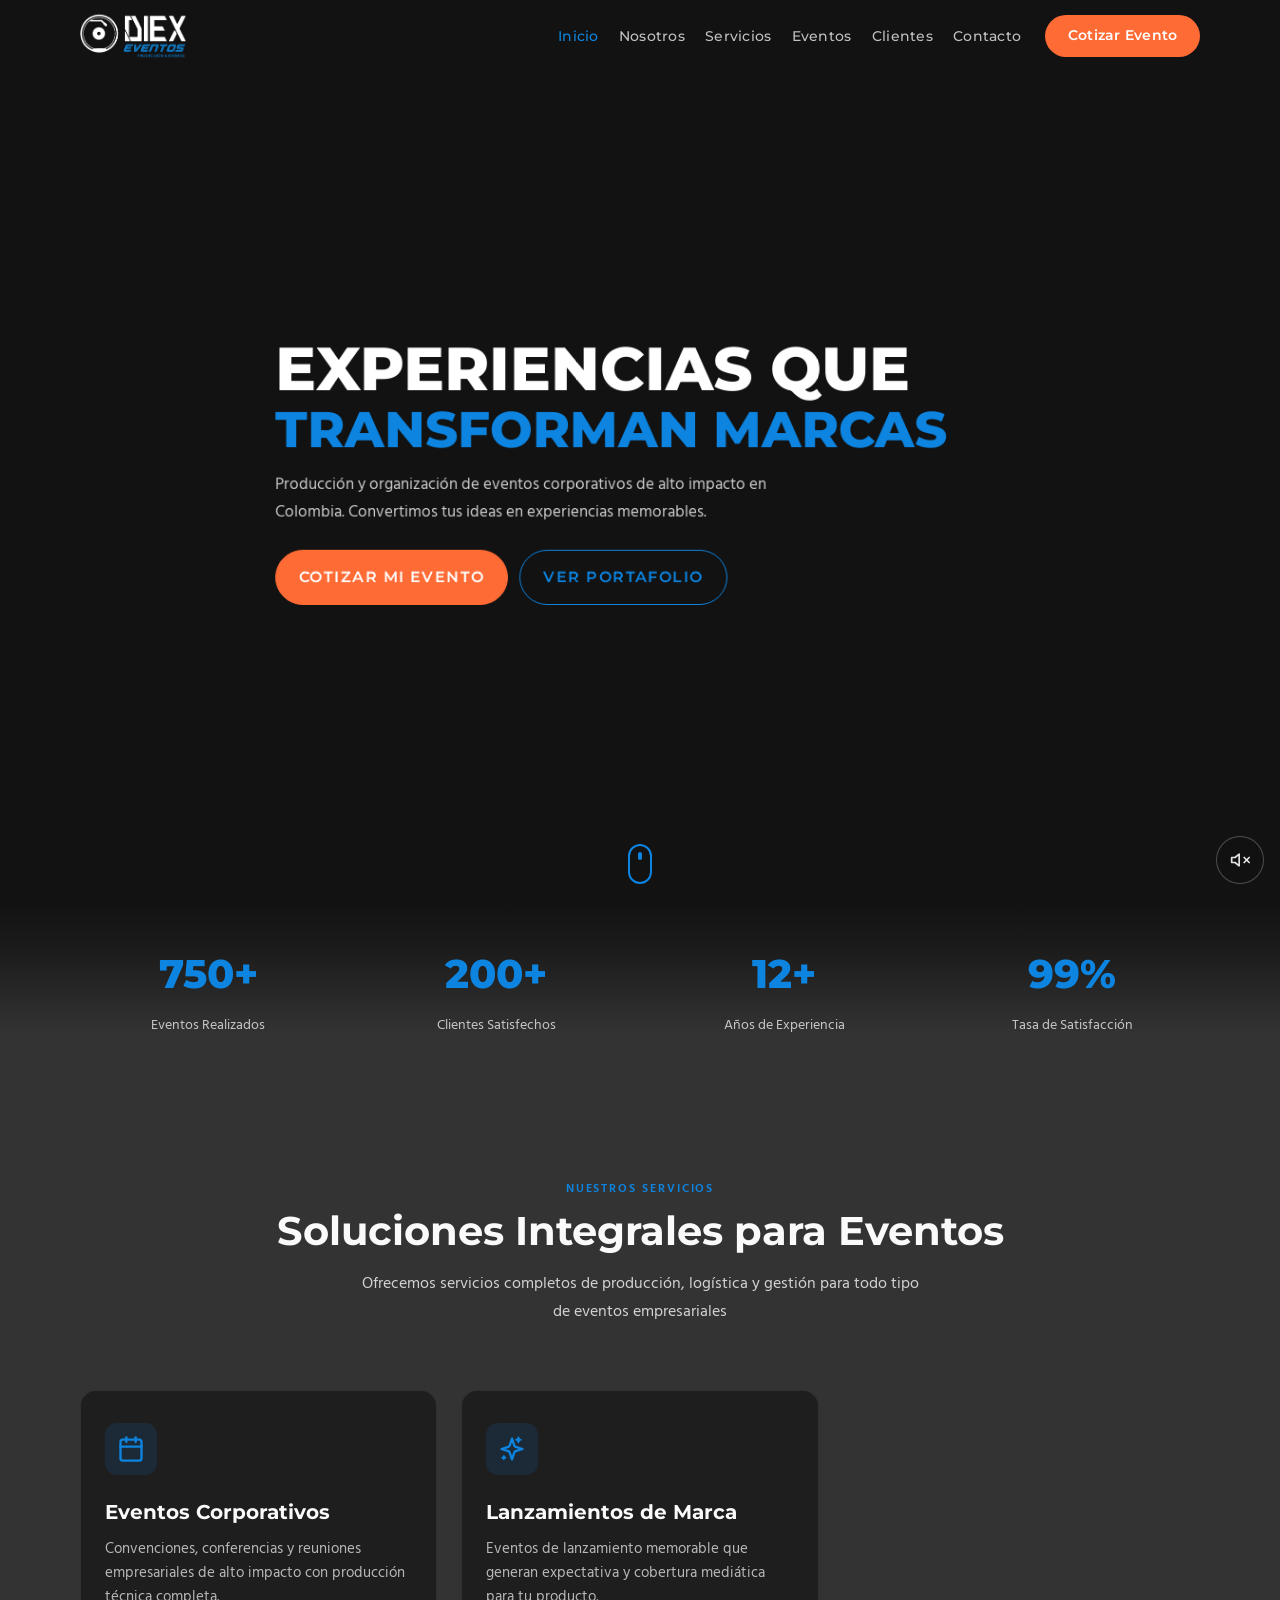
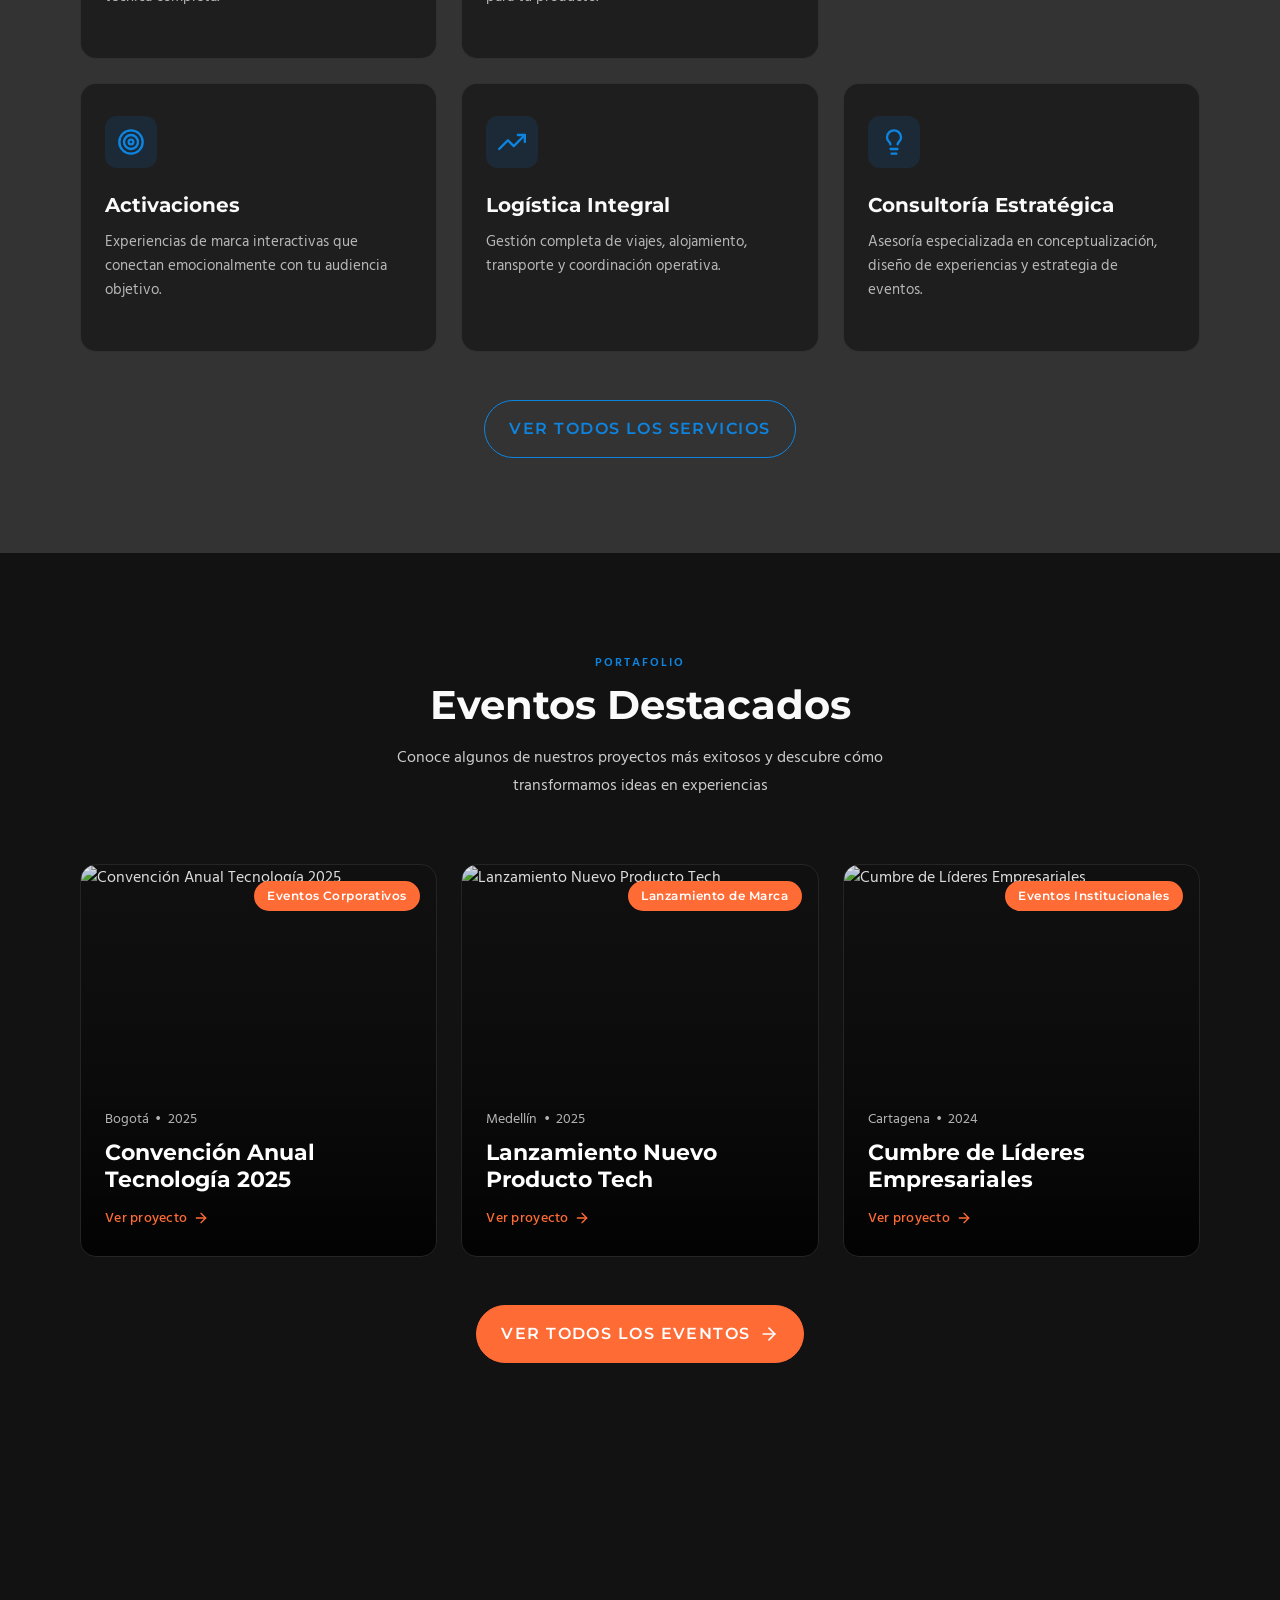
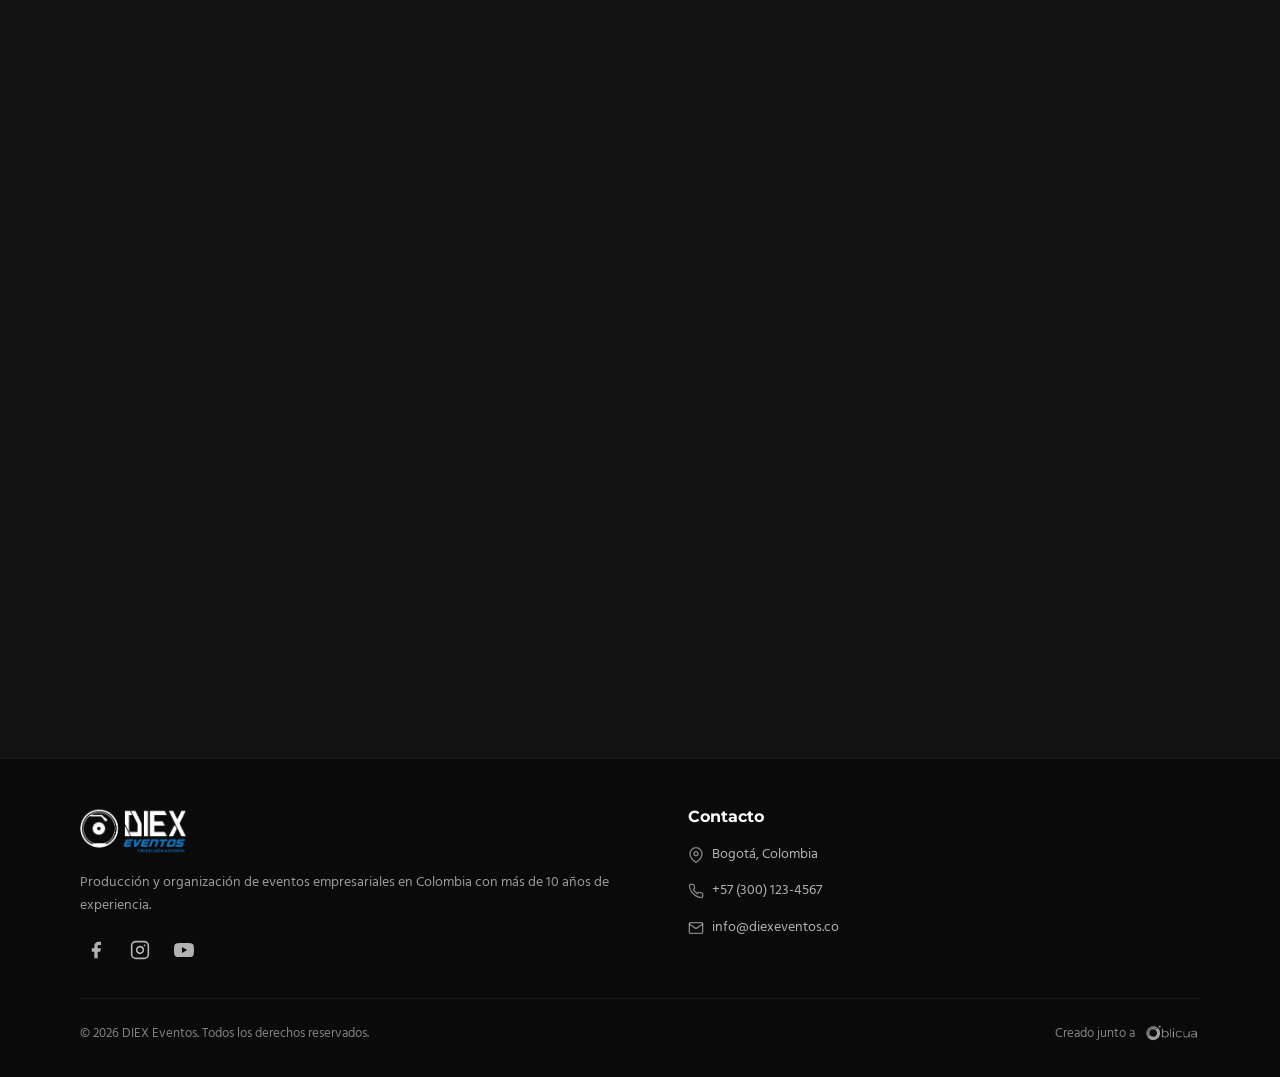
==== index.html @ 47672fed "subida inicial del proyecto" ====
<!doctype html>
<html lang="es">
  <head>
    <meta charset="UTF-8" />
    <meta name="viewport" content="width=device-width, initial-scale=1.0" />
    <meta
      name="description"
      content="DIEX Eventos - Producción y organización de eventos empresariales en Colombia. Eventos corporativos, lanzamientos de marca, activaciones y más."
    />
    <title>DIEX Eventos - Producción de Eventos Corporativos en Colombia</title>

    <!-- Fuentes y estilos -->
    <link rel="preconnect" href="https://fonts.googleapis.com" />
    <link rel="preconnect" href="https://fonts.gstatic.com" crossorigin />
    <link rel="stylesheet" href="css/style.css" />

    <style>
      .skip-link {
        position: absolute;
        top: -9999px;
        left: var(--space-4);
        background: var(--color-molten-orange);
        color: #fff;
        padding: var(--space-2) var(--space-4);
        border-radius: var(--radius-md);
        z-index: 9999;
        font-weight: 600;
      }
      .skip-link:focus {
        top: var(--space-4);
      }
    </style>
  </head>
  <body>
    <div id="navbar-placeholder"></div>

    <main id="main-content">
      <!-- HERO -->
      <section class="home-hero" aria-label="Hero principal">
        <div class="home-hero__media">
          <iframe
            id="hero-video"
            class="home-hero__iframe"
            src="https://www.youtube.com/embed/1tEiP7MR1uk?autoplay=1&mute=1&loop=1&playlist=1tEiP7MR1uk&controls=0&showinfo=0&rel=0&enablejsapi=1&modestbranding=1"
            title="DIEX Eventos Background"
            allow="autoplay; encrypted-media"
            loading="eager"
          ></iframe>
          <div class="home-hero__overlay home-hero__overlay--gradient"></div>
          <div class="home-hero__overlay home-hero__overlay--dark"></div>
        </div>

        <button
          id="mute-toggle"
          class="hero-mute-btn"
          aria-label="Activar sonido"
          aria-pressed="false"
          type="button"
        >
          <span class="icon-volume-x" aria-hidden="true">
            <svg
              width="20"
              height="20"
              viewBox="0 0 24 24"
              fill="none"
              stroke="currentColor"
              stroke-width="2"
              stroke-linecap="round"
              stroke-linejoin="round"
            >
              <polygon points="11 5 6 9 2 9 2 15 6 15 11 19 11 5"></polygon>
              <line x1="23" y1="9" x2="17" y2="15"></line>
              <line x1="17" y1="9" x2="23" y2="15"></line>
            </svg>
          </span>
          <span class="icon-volume-2" aria-hidden="true" style="display: none">
            <svg
              width="20"
              height="20"
              viewBox="0 0 24 24"
              fill="none"
              stroke="currentColor"
              stroke-width="2"
              stroke-linecap="round"
              stroke-linejoin="round"
            >
              <polygon points="11 5 6 9 2 9 2 15 6 15 11 19 11 5"></polygon>
              <path d="M19.07 4.93a10 10 0 0 1 0 14.14"></path>
              <path d="M15.54 8.46a5 5 0 0 1 0 7.07"></path>
            </svg>
          </span>
        </button>

        <div class="container home-hero__content scroll-anim" id="hero-content">
          <div class="home-hero__inner">
            <h1 class="home-hero__title">
              <span class="home-hero__title-top">EXPERIENCIAS QUE</span><br />
              <span class="home-hero__title-bottom text-primary"
                >TRANSFORMAN MARCAS</span
              >
            </h1>
            <p class="home-hero__text">
              Producción y organización de eventos corporativos de alto impacto
              en Colombia. Convertimos tus ideas en experiencias memorables.
            </p>
            <div class="home-hero__actions">
              <a href="contacto.html" class="btn btn--primary btn--lg"
                >Cotizar Mi Evento</a
              >
              <a href="eventos.html" class="btn btn--outline-light btn--lg"
                >Ver Portafolio</a
              >
            </div>
          </div>
        </div>

        <div class="hero-scroll-indicator" aria-hidden="true">
          <div class="hero-scroll-indicator__mouse">
            <div class="hero-scroll-indicator__dot"></div>
          </div>
        </div>
      </section>

      <!-- STATS -->
      <section
        class="home-stats scroll-anim"
        id="stats-section"
        aria-label="Estadísticas principales"
      >
        <div class="container">
          <div class="stats-grid stats-grid--home">
            <div class="stat-item">
              <div
                class="stat-item__value"
                data-end="750"
                data-duration="2500"
                data-suffix="+"
              >
                0+
              </div>
              <div class="stat-item__label">Eventos Realizados</div>
            </div>
            <div class="stat-item">
              <div
                class="stat-item__value"
                data-end="200"
                data-duration="2500"
                data-suffix="+"
              >
                0+
              </div>
              <div class="stat-item__label">Clientes Satisfechos</div>
            </div>
            <div class="stat-item">
              <div
                class="stat-item__value"
                data-end="12"
                data-duration="2000"
                data-suffix="+"
              >
                0+
              </div>
              <div class="stat-item__label">Años de Experiencia</div>
            </div>
            <div class="stat-item">
              <div
                class="stat-item__value"
                data-end="99"
                data-duration="2500"
                data-suffix="%"
              >
                0%
              </div>
              <div class="stat-item__label">Tasa de Satisfacción</div>
            </div>
          </div>
        </div>
      </section>

      <!-- SERVICIOS -->
      <section
        class="home-services scroll-anim"
        id="services-section"
        aria-labelledby="services-heading"
      >
        <div class="container">
          <div class="section-center mb-16">
            <span class="section-label">Nuestros Servicios</span>
            <h2 class="section-heading" id="services-heading">
              Soluciones Integrales para Eventos
            </h2>
            <p class="section-subtext">
              Ofrecemos servicios completos de producción, logística y gestión
              para todo tipo de eventos empresariales
            </p>
          </div>

          <div class="services-grid" id="home-services-grid"></div>

          <div class="section-center mt-12">
            <a href="servicios.html" class="btn btn--outline-light btn--lg"
              >Ver Todos los Servicios</a
            >
          </div>
        </div>
      </section>

      <!-- EVENTOS DESTACADOS -->
      <section
        class="home-events scroll-anim"
        id="events-section"
        aria-labelledby="featured-events-heading"
      >
        <div class="container">
          <div class="section-center mb-16">
            <span class="section-label">Portafolio</span>
            <h2 class="section-heading" id="featured-events-heading">
              Eventos Destacados
            </h2>
            <p class="section-subtext">
              Conoce algunos de nuestros proyectos más exitosos y descubre cómo
              transformamos ideas en experiencias
            </p>
          </div>

          <div class="events-grid" id="featured-events-grid"></div>

          <div class="section-center mt-12">
            <a href="eventos.html" class="btn btn--primary btn--lg">
              Ver Todos los Eventos
              <span class="btn__icon" aria-hidden="true">
                <svg
                  width="20"
                  height="20"
                  viewBox="0 0 24 24"
                  fill="none"
                  stroke="currentColor"
                  stroke-width="2"
                  stroke-linecap="round"
                  stroke-linejoin="round"
                >
                  <line x1="5" y1="12" x2="19" y2="12"></line>
                  <polyline points="12 5 19 12 12 19"></polyline>
                </svg>
              </span>
            </a>
          </div>
        </div>
      </section>

      <!-- CLIENTES -->
      <section
        class="clients-section clients-section--light scroll-anim"
        id="clients-section"
        aria-labelledby="clients-heading"
      >
        <div class="container">
          <div class="section-center mb-16">
            <span class="section-label">Clientes</span>
            <h2
              id="clients-heading"
              style="color: var(--color-neutral-darkest)"
            >
              Confían en Nosotros
            </h2>
            <p class="section-subtext section-subtext--dark">
              Las marcas más importantes de Colombia y América Latina eligen
              DIEX para sus eventos más importantes
            </p>
          </div>
          <div
            class="clients-slider-target clients-slider-wrap"
            aria-label="Logos de clientes"
          >
            <div class="clients-track" role="list" aria-live="off"></div>
          </div>
        </div>
      </section>

      <!-- CTA FINAL -->
      <section
        class="home-cta-final scroll-anim"
        id="cta-section"
        aria-label="Llamado final a la acción"
      >
        <div class="home-cta-final__pattern" aria-hidden="true"></div>
        <div class="container home-cta-final__content">
          <h2 class="section-heading">
            ¿Listo para crear una experiencia inolvidable?
          </h2>
          <p class="section-subtext section-subtext--light">
            Conversemos sobre tu próximo evento. Nuestro equipo está listo para
            transformar tus ideas en realidad.
          </p>
          <a href="contacto.html" class="btn btn--white btn--lg">
            Solicitar Cotización
            <span class="btn__icon" aria-hidden="true">
              <svg
                width="20"
                height="20"
                viewBox="0 0 24 24"
                fill="none"
                stroke="currentColor"
                stroke-width="2"
                stroke-linecap="round"
                stroke-linejoin="round"
              >
                <line x1="5" y1="12" x2="19" y2="12"></line>
                <polyline points="12 5 19 12 12 19"></polyline>
              </svg>
            </span>
          </a>
        </div>
      </section>
    </main>

    <div id="footer-placeholder"></div>

    <script src="js/events-data.js"></script>
    <script src="js/components.js"></script>
    <script src="js/main.js"></script>
    <script src="js/home.js"></script>
  </body>
</html>
---- css/style.css ----
/* ----------------------------------------------------
   FUENTES Y RESETEO BÁSICO
---------------------------------------------------- */
@import url("https://fonts.googleapis.com/css2?family=Montserrat:wght@400;600;700;800&family=Hind:wght@300;400;500;600&display=swap");

:root {
  /* Colores DIEX */
  --color-primary: #0d84e0;
  --color-secondary-1: #2261d0;
  --color-secondary-2: #363ebf;
  --color-secondary-3: #5e3ec6;
  --color-secondary-4: #c345a5;
  --color-secondary-5: #db3c8c;
  --color-secondary-6: #ea4c16;

  --color-bright-snow: #f8f9fa;
  --color-molten-orange: #ff6b35;
  --color-vivid-tangerine: #f3801b;

  --color-neutral-light: #fafafa;
  --color-neutral-dark: #333333;
  --color-neutral-darkest: #121212;

  --font-display: "Montserrat", system-ui, -apple-system, sans-serif;
  --font-body: "Hind", system-ui, -apple-system, sans-serif;

  --space-1: 0.25rem;
  --space-2: 0.5rem;
  --space-3: 0.75rem;
  --space-4: 1rem;
  --space-5: 1.25rem;
  --space-6: 1.5rem;
  --space-8: 2rem;
  --space-10: 2.5rem;
  --space-12: 3rem;
  --space-16: 4rem;
  --space-20: 5rem;
  --space-24: 6rem;

  --radius-sm: 0.375rem;
  --radius-md: 0.5rem;
  --radius-lg: 0.75rem;
  --radius-xl: 1rem;
  --radius-full: 9999px;

  --shadow-sm: 0 1px 2px rgba(0, 0, 0, 0.15);
  --shadow-md: 0 4px 12px rgba(0, 0, 0, 0.2);
  --shadow-lg: 0 12px 32px rgba(0, 0, 0, 0.35);

  --content-default: 72rem;
}

*,
*::before,
*::after {
  box-sizing: border-box;
}

html {
  scroll-behavior: smooth;
}

body {
  margin: 0;
  min-height: 100vh;
  background: var(--color-neutral-darkest);
  color: var(--color-neutral-light);
  font-family: var(--font-body);
  font-size: 16px;
  line-height: 1.7;
}

/* Tipografía base */
h1,
h2,
h3,
h4,
h5,
h6 {
  font-family: var(--font-display);
  margin: 0 0 var(--space-4);
  line-height: 1.2;
  font-weight: 700;
}

h1 {
  font-size: 3.5rem;
  line-height: 1.1;
  font-weight: 800;
}

h2 {
  font-size: 2.5rem;
  line-height: 1.2;
}

h3 {
  font-size: 1.75rem;
  line-height: 1.3;
  font-weight: 600;
}

p {
  margin: 0 0 var(--space-4);
}

a {
  color: inherit;
  text-decoration: none;
}

img {
  max-width: 100%;
  display: block;
}

@media (max-width: 768px) {
  h1 {
    font-size: 2.25rem;
  }
  h2 {
    font-size: 1.875rem;
  }
  h3 {
    font-size: 1.5rem;
  }
}

/* ----------------------------------------------------
   LAYOUT GENERAL
---------------------------------------------------- */
.container {
  max-width: var(--content-default);
  margin-inline: auto;
  padding-inline: var(--space-4);
}

.pt-20 {
  padding-top: 5rem;
}

.py-8 {
  padding-block: var(--space-8);
}

.py-16 {
  padding-block: var(--space-16);
}

.py-24 {
  padding-block: var(--space-24);
}

.section-center {
  text-align: center;
}

.mb-12 {
  margin-bottom: var(--space-12);
}

.mb-16 {
  margin-bottom: var(--space-16);
}

.mt-12 {
  margin-top: var(--space-12);
}

main {
  position: relative;
  z-index: 0;
}

/* ----------------------------------------------------
   NAVBAR
---------------------------------------------------- */
.navbar {
  position: fixed;
  top: 0;
  left: 0;
  right: 0;
  z-index: 40;
  background: transparent;
  backdrop-filter: blur(0px);
  border-bottom: 1px solid transparent;
  transition:
    background 0.35s ease,
    backdrop-filter 0.35s ease,
    border-color 0.35s ease;
}

.navbar.is-scrolled {
  background: rgba(18, 18, 18, 0.95);
  backdrop-filter: blur(14px);
  border-bottom-color: rgba(248, 249, 250, 0.06);
}

.navbar-inner {
  display: flex;
  align-items: center;
  justify-content: space-between;
  padding-block: var(--space-3);
}

.navbar-brand {
  display: inline-flex;
  align-items: center;
}

.navbar-logo {
  height: 48px;
  width: auto;
  display: block;
}

.navbar-logo img {
  width: 100%;
  height: 100%;
  object-fit: cover;
}

.navbar-title {
  font-family: var(--font-display);
  font-size: 1.125rem;
  font-weight: 700;
  letter-spacing: 0.06em;
  text-transform: uppercase;
}

.navbar-right {
  display: flex;
  align-items: center;
  gap: var(--space-6);
}

.navbar-nav {
  display: flex;
  align-items: center;
  gap: var(--space-5);
}

.navbar-link {
  font-family: var(--font-display);
  font-size: 0.9rem;
  font-weight: 500;
  letter-spacing: 0.02em;
  color: rgba(250, 250, 250, 0.75);
  padding-block: 0.35rem;
  text-decoration: none;
  border: none;
  transition: color 0.2s ease;
}

.navbar-link:hover {
  color: var(--color-molten-orange);
}

.navbar-link--active {
  color: var(--color-primary);
}

.navbar-link--active:hover {
  color: var(--color-primary);
}

.navbar-cta {
  display: inline-flex;
  align-items: center;
  justify-content: center;
  padding: 0.55rem 1.4rem;
  background: var(--color-molten-orange);
  color: #fff;
  font-family: var(--font-display);
  font-size: 0.88rem;
  font-weight: 600;
  letter-spacing: 0.02em;
  border-radius: var(--radius-full);
  text-decoration: none;
  transition:
    background 0.2s ease,
    transform 0.15s ease;
  white-space: nowrap;
}

.navbar-cta:hover {
  background: #e8611a;
  transform: translateY(-1px);
}

/* ----------------------------------------------------
   FOOTER
---------------------------------------------------- */
.site-footer {
  border-top: 1px solid rgba(248, 249, 250, 0.06);
  background: #0a0a0a;
  padding-block: var(--space-12) var(--space-8);
  margin-top: 0;
}

.site-footer-inner {
  display: flex;
  flex-direction: column;
  gap: var(--space-8);
}

.site-footer-main {
  display: flex;
  flex-wrap: wrap;
  gap: var(--space-12);
  justify-content: space-between;
}

.site-footer-left {
  flex: 1;
  max-width: 50%;
  display: flex;
  flex-direction: column;
  gap: var(--space-4);
}

.site-footer-desc {
  font-size: 0.9rem;
  color: rgba(250, 250, 250, 0.6);
  line-height: 1.6;
  margin: 0;
}

.site-footer-social {
  display: flex;
  gap: var(--space-3);
}

.site-footer-social a {
  width: 2rem;
  height: 2rem;
  display: flex;
  align-items: center;
  justify-content: center;
  color: rgba(250, 250, 250, 0.7);
  transition:
    color 0.2s ease,
    transform 0.2s ease;
}

.site-footer-social a:hover {
  color: #fff;
  transform: translateY(-2px);
}

.site-footer-right {
  display: flex;
  flex-direction: column;
  gap: var(--space-4);
  margin-right: auto;
}

.site-footer-heading {
  font-family: var(--font-display);
  font-size: 1rem;
  font-weight: 700;
  margin: 0;
  color: #fff;
}

.site-footer-contact {
  display: flex;
  flex-direction: column;
  gap: var(--space-3);
}

.site-footer-contact-item {
  display: flex;
  align-items: center;
  gap: var(--space-2);
  font-size: 0.9rem;
  color: rgba(250, 250, 250, 0.7);
}

.site-footer-contact-item svg {
  flex-shrink: 0;
  color: rgba(250, 250, 250, 0.5);
}

.site-footer-bottom {
  display: flex;
  flex-wrap: wrap;
  justify-content: space-between;
  align-items: center;
  padding-top: var(--space-6);
  border-top: 1px solid rgba(248, 249, 250, 0.06);
  gap: var(--space-4);
}

.site-footer-copy {
  font-size: 0.82rem;
  color: rgba(250, 250, 250, 0.5);
  margin: 0;
}

.site-footer-credit {
  font-size: 0.82rem;
  color: rgba(250, 250, 250, 0.5);
  display: inline-flex;
  align-items: center;
  gap: var(--space-2);
}

.site-footer-credit img {
  height: 20px;
  width: auto;
  display: inline-block;
  vertical-align: middle;
  opacity: 0.6;
  transition: opacity 0.2s ease;
}

.site-footer-credit img:hover {
  opacity: 1;
}

.site-footer-social a:hover {
  color: var(--color-molten-orange);
  transform: translateY(-2px);
}

/* ----------------------------------------------------
   COMPONENTES GENERALES
---------------------------------------------------- */
.section-label {
  display: inline-block;
  font-size: 0.75rem;
  text-transform: uppercase;
  letter-spacing: 0.16em;
  font-weight: 600;
  color: var(--color-primary);
  margin-bottom: var(--space-2);
}

.section-heading {
  margin-bottom: var(--space-4);
}

.section-subtext {
  color: rgba(250, 250, 250, 0.8);
  max-width: 36rem;
  margin-inline: auto;
}

.section-subtext--dark {
  color: rgba(18, 18, 18, 0.7);
}

.section-subtext--light {
  color: rgba(255, 255, 255, 0.9);
}

/* ----------------------------------------------------
   BOTONES
---------------------------------------------------- */
.btn {
  display: inline-flex;
  align-items: center;
  justify-content: center;
  gap: 0.5rem;
  padding-inline: var(--space-5);
  padding-block: 0.75rem;
  border-radius: 999px;
  border: 1px solid transparent;
  font-family: var(--font-display);
  font-size: 0.95rem;
  font-weight: 600;
  letter-spacing: 0.09em;
  text-transform: uppercase;
  cursor: pointer;
  transition:
    background 0.2s ease,
    color 0.2s ease,
    border-color 0.2s ease,
    transform 0.1s ease,
    box-shadow 0.2s ease;
}

.btn--lg {
  padding-inline: var(--space-6);
  padding-block: 0.9rem;
  font-size: 1rem;
}

.btn--md {
  padding-inline: var(--space-5);
  padding-block: 0.75rem;
  font-size: 0.95rem;
}

.btn--full {
  width: 100%;
}

.btn__icon {
  display: inline-flex;
}

.btn--primary {
  background: var(--color-molten-orange);
  border-color: var(--color-molten-orange);
  color: #fff;
  box-shadow: none;
}

.btn--primary:hover {
  background: var(--color-vivid-tangerine);
  border-color: var(--color-vivid-tangerine);
  transform: translateY(-1px);
  box-shadow: 0 10px 25px rgba(255, 107, 53, 0.35);
}

.btn--outline-light {
  background: transparent;
  border-color: var(--color-primary);
  color: var(--color-primary);
}

.btn--outline-light:hover {
  background: var(--color-primary);
  color: var(--color-neutral-light);
}

.btn--white {
  background: #fff;
  border-color: #fff;
  color: var(--color-primary);
}

.btn--white:hover {
  background: rgba(255, 255, 255, 0.12);
  border-color: rgba(255, 255, 255, 0.8);
  color: #fff;
  transform: scale(1.05);
}

/* ----------------------------------------------------
   HERO HOME CON VIDEO
---------------------------------------------------- */
.home-hero {
  position: relative;
  min-height: 100vh;
  display: grid;
  place-items: center;
  overflow: hidden;
  isolation: isolate;
  z-index: 0;
}

.home-hero__content,
.hero-mute-btn,
.hero-scroll-indicator {
  grid-area: 1 / 1;
}

.home-hero__media {
  position: absolute;
  inset: 0;
  width: 100%;
  height: 100%;
  overflow: hidden;
  z-index: 0;
}

.home-hero__iframe {
  position: absolute;
  top: 50%;
  left: 50%;
  width: max(100vw, 177.78vh);
  height: max(100vh, 56.25vw);
  transform: translate(-50%, -50%);
  border: 0;
  pointer-events: none;
}

.home-hero__overlay {
  position: absolute;
  inset: 0;
}

.home-hero__overlay--gradient {
  background: linear-gradient(
    to right,
    rgba(18, 18, 18, 0.85),
    rgba(18, 18, 18, 0.5),
    transparent
  );
}

.home-hero__overlay--dark {
  background: rgba(18, 18, 18, 0.3);
}

.home-hero__content {
  position: relative;
  z-index: 2;
  width: 100%;
}

.home-hero__inner {
  max-width: 48rem;
  margin-inline: auto;
}

.home-hero__title {
  color: #fff;
  margin-bottom: var(--space-4);
  line-height: 1.1;
}

.home-hero__title-top {
  font-size: 4rem;
}

.home-hero__title-bottom {
  font-size: 3.3rem;
}

@media (min-width: 1024px) {
  .home-hero__title {
    font-size: 3rem;
  }
}

@media (max-width: 768px) {
  .home-hero__title {
    font-size: 2rem;
  }
}

.text-primary {
  color: var(--color-primary);
}

.home-hero__text {
  font-size: 1.05rem;
  color: rgba(250, 250, 250, 0.8);
  max-width: 36rem;
  line-height: 1.7;
  margin-bottom: var(--space-6);
}

.home-hero__actions {
  display: flex;
  flex-direction: column;
  gap: var(--space-3);
  align-items: center;
}

@media (min-width: 640px) {
  .home-hero__actions {
    flex-direction: row;
  }
}

/* Botón mute */
.hero-mute-btn {
  position: absolute;
  right: var(--space-4);
  bottom: var(--space-4);
  z-index: 3;
  width: 3rem;
  height: 3rem;
  border-radius: 999px;
  border: 1px solid rgba(250, 250, 250, 0.25);
  background: rgba(18, 18, 18, 0.8);
  display: flex;
  align-items: center;
  justify-content: center;
  color: rgba(250, 250, 250, 0.9);
  cursor: pointer;
  transition:
    background 0.2s ease,
    border-color 0.2s ease,
    transform 0.1s ease;
}

.hero-mute-btn:hover {
  background: var(--color-molten-orange);
  border-color: var(--color-molten-orange);
  transform: translateY(-1px);
}

/* Indicador scroll */
.hero-scroll-indicator {
  position: absolute;
  left: 50%;
  bottom: var(--space-4);
  transform: translateX(-50%);
  z-index: 3;
  animation: bounce 1.8s infinite;
}

.hero-scroll-indicator__mouse {
  width: 1.5rem;
  height: 2.5rem;
  border-radius: 999px;
  border: 2px solid var(--color-primary);
  display: flex;
  align-items: flex-start;
  justify-content: center;
  padding-top: 0.4rem;
}

.hero-scroll-indicator__dot {
  width: 0.25rem;
  height: 0.5rem;
  border-radius: 999px;
  background: var(--color-primary);
}

@keyframes bounce {
  0%,
  100% {
    transform: translate(-50%, 0);
  }
  50% {
    transform: translate(-50%, -6px);
  }
}

/* ----------------------------------------------------
   STATS HOME
---------------------------------------------------- */
.home-stats,
.home-services,
.home-events,
.clients-section,
.home-cta-final {
  position: relative;
  z-index: 1;
}

.home-stats {
  position: relative;
  padding-block: var(--space-10);
  background: linear-gradient(
    to bottom,
    var(--color-neutral-darkest) 0%,
    #1a1a1a 25%,
    var(--color-neutral-dark) 75%,
    var(--color-neutral-dark) 100%
  );
}

.stats-grid {
  display: grid;
  gap: var(--space-8);
}

.stats-grid--home {
  grid-template-columns: repeat(2, minmax(0, 1fr));
}

@media (min-width: 768px) {
  .stats-grid--home {
    grid-template-columns: repeat(4, minmax(0, 1fr));
  }
}

.clients-stats-section {
  padding-block: var(--space-16);
  background: radial-gradient(circle at top, #1b4a8a, #060b15);
}

.stat-item {
  text-align: center;
}

.stat-item__value {
  font-family: var(--font-display);
  font-weight: 800;
  font-size: 2.5rem;
  color: var(--color-primary);
  margin-bottom: 0.4rem;
}

.stat-item__value--white {
  color: #fff;
}

.stat-item__label {
  font-size: 0.9rem;
  color: rgba(250, 250, 250, 0.75);
}

.stat-item__label--white {
  color: rgba(255, 255, 255, 0.9);
}

/* ----------------------------------------------------
   SECCIÓN SERVICIOS / SERVICE CARD
---------------------------------------------------- */
.home-services {
  padding-block: var(--space-24);
  background: var(--color-neutral-dark);
}

.services-grid {
  display: grid;
  gap: var(--space-6);
}

@media (min-width: 768px) {
  .services-grid {
    grid-template-columns: repeat(2, minmax(0, 1fr));
  }
}

@media (min-width: 1024px) {
  .services-grid {
    grid-template-columns: repeat(3, minmax(0, 1fr));
  }
}

.service-card {
  position: relative;
  background: #1e1e1e;
  border-radius: var(--radius-xl);
  padding: var(--space-8) var(--space-6);
  border: 1px solid rgba(250, 250, 250, 0.08);
  overflow: hidden;
  cursor: pointer;
  transition:
    border-color 0.3s ease,
    transform 0.2s ease,
    box-shadow 0.3s ease;
}

.service-card__overlay {
  position: absolute;
  inset: 0;
  background: radial-gradient(
    ellipse at 85% 95%,
    rgba(227, 108, 80, 0.28),
    rgba(227, 108, 80, 0.1) 100%,
    rgba(227, 108, 80, 0.04) 100%,
    transparent 100%
  );
  opacity: 0;
  transition: opacity 0.3s ease;
}

.service-card__glow {
  position: absolute;
  inset: 0;
  background: linear-gradient(
    340deg,
    rgba(227, 108, 80, 0.12) 0%,
    rgba(227, 108, 80, 0.05) 35%,
    rgba(0, 0, 0, 0.08) 100%
  );
  opacity: 0;
  transition: opacity 0.3s ease;
}

.service-card__corner {
  position: absolute;
  top: -55px;
  right: -55px;
  width: 110px;
  height: 110px;
  border-radius: 999px;
  background: rgba(227, 108, 80, 0.2);
  filter: blur(1px);
  opacity: 0;
  transition:
    opacity 0.3s ease,
    transform 0.3s ease;
}

.service-card__content {
  position: relative;
  z-index: 5;
}

.service-card__icon-wrap {
  width: 3.25rem;
  height: 3.25rem;
  border-radius: 0.75rem;
  background: rgba(13, 132, 224, 0.12);
  display: inline-flex;
  align-items: center;
  justify-content: center;
  margin-bottom: var(--space-6);
  transition: background 0.3s ease;
}

.service-card__icon {
  display: inline-flex;
  align-items: center;
  justify-content: center;
  width: 28px;
  height: 28px;
}

.service-card__icon svg {
  display: block;
  color: var(--color-primary);
  transition: color 0.3s ease;
}

.service-card__title {
  font-size: 1.25rem;
  font-weight: 700;
  margin-bottom: var(--space-3);
  transition: color 0.3s ease;
}

.service-card__desc {
  color: rgba(250, 250, 250, 0.7);
  font-size: 0.95rem;
  line-height: 1.6;
}

.service-card:hover {
  border-color: rgba(243, 128, 27, 0.6);
  box-shadow: 0 8px 30px rgba(243, 128, 27, 0.15);
  transform: translateY(-3px);
}

.service-card:hover .service-card__overlay,
.service-card:hover .service-card__glow {
  opacity: 1;
}

.service-card:hover .service-card__corner {
  opacity: 1;
  transform: translate(-8px, 8px);
}

.service-card:hover .service-card__title {
  color: var(--color-molten-orange);
}

.service-card:hover .service-card__icon-wrap {
  background: rgba(243, 128, 27, 0.15);
}

.service-card:hover .service-card__icon svg {
  color: var(--color-molten-orange);
}

/* ----------------------------------------------------
   EVENTOS GRID / CARD
---------------------------------------------------- */
.home-events {
  padding-block: var(--space-24);
  background: var(--color-neutral-darkest);
}

.events-grid {
  display: grid;
  gap: var(--space-6);
}

@media (min-width: 768px) {
  .events-grid {
    grid-template-columns: repeat(2, minmax(0, 1fr));
  }
}

@media (min-width: 1024px) {
  .events-grid {
    grid-template-columns: repeat(3, minmax(0, 1fr));
  }
}

/* Card base */
.event-card {
  position: relative;
  border-radius: var(--radius-xl);
  overflow: hidden;
  border: 1px solid rgba(250, 250, 250, 0.08);
  display: flex;
  flex-direction: column;
  aspect-ratio: 1 / 1.1;
  cursor: pointer;
  transition:
    transform 0.3s ease,
    box-shadow 0.3s ease,
    border-color 0.3s ease;
}

/* Imagen full-bleed */
.event-card__image {
  position: absolute;
  inset: 0;
  overflow: hidden;
}

.event-card__image img {
  width: 100%;
  height: 100%;
  object-fit: cover;
  transition:
    transform 0.5s ease,
    filter 0.4s ease;
}

/* Overlay oscuro sobre imagen */
.event-card__image::after {
  content: "";
  position: absolute;
  inset: 0;
  background: linear-gradient(
    to top,
    rgba(0, 0, 0, 0.85) 0%,
    rgba(0, 0, 0, 0.35) 50%,
    rgba(0, 0, 0, 0.1) 100%
  );
  transition: background 0.4s ease;
}

/* Línea naranja inferior (aparece en hover) */
.event-card::after {
  content: "";
  position: absolute;
  bottom: 0;
  left: 0;
  right: 0;
  height: 3px;
  background: var(--color-molten-orange);
  transform: scaleX(0);
  transform-origin: left;
  transition: transform 0.4s ease;
  z-index: 5;
}

/* Badge naranja */
.event-card__badge {
  position: absolute;
  top: var(--space-4);
  right: var(--space-4);
  z-index: 5;
  background: var(--color-molten-orange);
  color: #fff;
  padding: 0.3rem 0.85rem;
  border-radius: var(--radius-full);
  font-family: var(--font-display);
  font-size: 0.75rem;
  font-weight: 600;
  letter-spacing: 0.04em;
  transition:
    box-shadow 0.3s ease,
    transform 0.3s ease;
}

/* Body sobre imagen */
.event-card__body {
  position: relative;
  z-index: 2;
  margin-top: auto;
  padding: var(--space-6);
  display: flex;
  flex-direction: column;
  gap: var(--space-2);
  transition: transform 0.35s ease;
}

/* Meta: Ciudad • Año */
.event-card__meta {
  display: flex;
  align-items: center;
  gap: 0.4rem;
  font-size: 0.85rem;
  color: rgba(255, 255, 255, 0.7);
  font-weight: 400;
}

.event-card__meta svg {
  display: none;
}

.event-card__meta span {
  display: inline;
}

.event-card__meta span + span::before {
  content: "•";
  margin-right: 0.4rem;
}

/* Título */
.event-card__title {
  font-size: 1.35rem;
  font-weight: 700;
  color: #fff;
  line-height: 1.25;
  margin: 0;
  transition:
    color 0.3s ease,
    text-shadow 0.3s ease;
}

/* Footer / Link */
.event-card__footer {
  margin-top: var(--space-1);
}

.event-card__link {
  display: inline-flex;
  align-items: center;
  gap: 0.35rem;
  font-size: 0.85rem;
  font-weight: 500;
  letter-spacing: 0.02em;
  text-transform: none;
  color: var(--color-molten-orange);
  transition: gap 0.2s ease;
}

.event-card__link svg {
  transition: transform 0.2s ease;
}

/* --- EVENT CARD HOVER --- */
.event-card:hover {
  transform: translateY(-4px);
  box-shadow: 0 12px 40px rgba(0, 0, 0, 0.5);
  border-color: rgba(243, 128, 27, 0.5);
}

.event-card:hover::after {
  transform: scaleX(1);
}

.event-card:hover img {
  transform: scale(1.05);
}

.event-card:hover .event-card__image::after {
  background: linear-gradient(
    to top,
    rgba(243, 128, 27, 0.45) 0%,
    rgba(243, 128, 27, 0.12) 35%,
    rgba(0, 0, 0, 0.1) 60%,
    rgba(0, 0, 0, 0.1) 100%
  );
}

.event-card:hover .event-card__body {
  transform: translateX(6px);
}

.event-card:hover .event-card__title {
  color: var(--color-molten-orange);
  text-shadow: 0 0 20px rgba(243, 128, 27, 0.3);
}

.event-card:hover .event-card__link svg {
  transform: translateX(3px);
}

.event-card:hover .event-card__badge {
  box-shadow: 0 4px 15px rgba(243, 128, 27, 0.5);
}

/* ----------------------------------------------------
   CLIENTES SLIDER
---------------------------------------------------- */
.clients-section {
  padding-block: var(--space-24);
  background: var(--color-bright-snow);
}

.clients-section--light {
  background: var(--color-bright-snow);
}

.clients-slider-container {
  position: relative;
  display: flex;
  align-items: center;
  gap: var(--space-4);
}

.clients-slider-wrap {
  overflow: hidden;
  flex: 1;
}

.clients-track {
  display: flex;
  gap: var(--space-8);
  animation: clients-scroll 25s linear infinite;
  white-space: nowrap;
  align-items: center;
}

.clients-slider-wrap:hover .clients-track {
  animation-play-state: paused;
}

.clients-logo {
  flex: 0 0 auto;
  display: flex;
  align-items: center;
  justify-content: center;
  min-width: 140px;
  height: 60px;
  padding-inline: var(--space-4);
  filter: grayscale(100%) opacity(0.6);
  transition:
    filter 0.3s ease,
    transform 0.3s ease;
  cursor: pointer;
}

.clients-logo:hover {
  filter: grayscale(0%) opacity(1);
  transform: scale(1.1);
}

.clients-logo img {
  max-height: 45px;
  width: auto;
  object-fit: contain;
}

/* Flechas de navegación */
.clients-arrow {
  width: 1.75rem;
  height: 1.75rem;
  border-radius: var(--radius-full);
  border: 1.5px solid var(--color-primary);
  background: transparent;
  color: var(--color-primary);
  display: flex;
  align-items: center;
  justify-content: center;
  cursor: pointer;
  flex-shrink: 0;
  padding: 0;
  transition:
    background 0.2s ease,
    color 0.2s ease;
}

.clients-arrow:hover {
  background: var(--color-primary);
  color: #fff;
}

.clients-arrow svg {
  width: 14px;
  height: 14px;
  stroke-width: 2.5;
}

@keyframes clients-scroll {
  0% {
    transform: translateX(0);
  }
  100% {
    transform: translateX(-50%);
  }
}

/* ----------------------------------------------------
   CTA FINAL (HOME / SERVICIOS)
---------------------------------------------------- */
.cta-section {
  background: radial-gradient(circle at top, #1b4a8a, #060b15);
}

.home-cta-final {
  position: relative;
  padding-block: var(--space-24);
  background:
    radial-gradient(
      circle at top left,
      rgba(255, 255, 255, 0.3),
      transparent 60%
    ),
    linear-gradient(135deg, var(--color-primary), #0d6bc0, #0d5aa0);
  overflow: hidden;
}

.home-cta-final__pattern {
  position: absolute;
  inset: 0;
  background-image: url("data:image/svg+xml,%3Csvg width='60' height='60' viewBox='0 0 60 60' xmlns='http://www.w3.org/2000/svg'%3E%3Cg fill='none' fill-rule='evenodd'%3E%3Cg fill='%23ffffff' fill-opacity='0.05'%3E%3Cpath d='M36 14c3.314 0 6 2.686 6 6s-2.686 6-6 6-6-2.686-6-6 2.686-6 6-6zm-12 24c3.314 0 6 2.686 6 6s-2.686 6-6 6-6-2.686-6-6 2.686-6 6-6z'/%3E%3C/g%3E%3C/g%3E%3C/svg%3E");
  opacity: 0.4;
  pointer-events: none;
}

.home-cta-final__content {
  position: relative;
  z-index: 5;
  text-align: center;
  max-width: 48rem;
  margin-inline: auto;
}

/* ----------------------------------------------------
   NOSOTROS: HISTORIA / VALORES
---------------------------------------------------- */
.history-two-col {
  display: grid;
  gap: var(--space-10);
  align-items: center;
}

@media (min-width: 1024px) {
  .history-two-col {
    grid-template-columns: minmax(0, 1.2fr) minmax(0, 1fr);
  }
}

.history-paragraphs p {
  color: rgba(18, 18, 18, 0.85);
}

.history-img-grid {
  display: grid;
  grid-template-columns: repeat(2, minmax(0, 1fr));
  gap: var(--space-3);
}

.history-img-col {
  display: flex;
  flex-direction: column;
  gap: var(--space-3);
}

.history-img-col--offset {
  padding-top: var(--space-6);
}

.history-img-item {
  border-radius: var(--radius-lg);
  overflow: hidden;
  box-shadow: var(--shadow-md);
}

.history-img-item img {
  width: 100%;
  height: 100%;
  object-fit: cover;
}

.history-section-bg {
  background-color: var(--color-bright-snow) !important;
}

/* Valores */
.values-grid {
  display: grid;
  gap: var(--space-6);
}

@media (min-width: 768px) {
  .values-grid {
    grid-template-columns: repeat(2, minmax(0, 1fr));
  }
}

@media (min-width: 1024px) {
  .values-grid {
    grid-template-columns: repeat(3, minmax(0, 1fr));
  }
}

.value-card {
  background: #141414;
  border-radius: var(--radius-xl);
  padding: var(--space-6);
  border: 1px solid rgba(250, 250, 250, 0.06);
  transition:
    border-color 0.2s ease,
    transform 0.2s ease,
    box-shadow 0.25s ease,
    background 0.2s ease;
  cursor: pointer;
}

.value-card__icon-wrap {
  width: 3rem;
  height: 3rem;
  border-radius: 0.9rem;
  background: rgba(13, 132, 224, 0.12);
  display: flex;
  align-items: center;
  justify-content: center;
  margin-bottom: var(--space-4);
}

.value-card__icon {
  display: inline-flex;
  align-items: center;
  justify-content: center;
  width: 28px;
  height: 28px;
}

.value-card__icon svg {
  display: block;
  color: var(--color-primary);
  transition: color 0.3s ease;
}

.value-card__title {
  font-size: 1.1rem;
  margin-bottom: var(--space-2);
}

.value-card__desc {
  color: rgba(250, 250, 250, 0.78);
}

.value-card:hover {
  border-color: rgba(255, 107, 53, 0.55);
  transform: translateY(-3px);
  box-shadow: var(--shadow-lg);
  background: #181818;
}

.value-card:hover .value-card__icon-wrap {
  background: rgba(255, 107, 53, 0.15);
}

.value-card:hover .value-card__icon svg {
  color: var(--color-molten-orange);
}

.value-card:hover .value-card__title {
  color: var(--color-molten-orange);
}

/* ----------------------------------------------------
   CONTACTO / FORMULARIO
---------------------------------------------------- */
.contact-grid {
  display: grid;
  gap: var(--space-12);
}

@media (min-width: 1024px) {
  .contact-grid {
    grid-template-columns: minmax(0, 0.8fr) minmax(0, 1.2fr);
  }
}

.contact-info-item {
  display: flex;
  gap: var(--space-3);
  align-items: flex-start;
  cursor: pointer;
}

.contact-info-item:hover .contact-info-icon {
  transform: scale(1.12);
  background: rgba(227, 108, 80, 0.2);
}

.contact-info-item:hover .contact-info-title {
  color: var(--color-molten-orange);
}

.contact-info-item:hover .contact-info-text {
  color: rgba(250, 250, 250, 0.95);
}

.contact-info-icon {
  width: 44px;
  height: 44px;
  border-radius: var(--radius-lg);
  background: rgba(227, 108, 80, 0.12);
  border: 1px solid rgba(227, 108, 80, 0.25);
  display: flex;
  align-items: center;
  justify-content: center;
  flex-shrink: 0;
  transition:
    transform 0.25s ease,
    background 0.25s ease;
}

.contact-info-icon svg {
  color: var(--color-molten-orange);
}

.contact-info-title {
  font-size: 1rem;
  font-weight: 600;
  margin-bottom: 0.15rem;
  transition: color 0.25s ease;
}

.contact-info-text {
  color: rgba(250, 250, 250, 0.78);
  font-size: 0.96rem;
  transition: color 0.25s ease;
}

.contact-hours-card {
  margin-top: var(--space-6);
  padding: var(--space-5);
  border-radius: var(--radius-xl);
  border: 1px solid rgba(250, 250, 250, 0.12);
  background: linear-gradient(135deg, #0c64b3, #1a8fe0);
  font-size: 0.95rem;
  color: rgba(255, 255, 255, 0.95);
}

.contact-hours-card h4 {
  margin-bottom: var(--space-2);
  color: #fff;
}

.contact-hours-card p {
  margin-bottom: var(--space-2);
  line-height: 1.4;
}

.contact-hours-card .note {
  font-size: 0.85rem;
  opacity: 0.85;
  margin-bottom: 0;
}

.contact-form-card {
  background: #303030;
  border-radius: var(--radius-xl);
  padding: var(--space-8) var(--space-8);
  border: 1px solid rgba(250, 250, 250, 0.16);
  box-shadow: var(--shadow-md);
}

.contact-form-card h3 {
  margin-bottom: var(--space-4);
}

.form-row {
  display: flex;
  flex-direction: column;
  gap: var(--space-4);
}

@media (min-width: 768px) {
  .form-row {
    flex-direction: row;
  }
  .form-row .form-group {
    flex: 1;
  }
}

.form-group {
  display: flex;
  flex-direction: column;
  gap: var(--space-2);
}

.form-label {
  font-size: 0.9rem;
  color: rgba(250, 250, 250, 0.82);
}

.form-input-wrap {
  position: relative;
}

.form-input,
.form-select,
.form-textarea {
  width: 100%;
  border-radius: var(--radius-md);
  border: 1px solid rgba(250, 250, 250, 0.16);
  background: #101010;
  color: #fff;
  padding: 0.7rem 0.9rem;
  font-family: var(--font-body);
  font-size: 0.95rem;
  outline: none;
  transition:
    border-color 0.2s ease,
    box-shadow 0.2s ease,
    background 0.2s ease;
}

.form-input--icon,
.form-textarea--icon {
  padding-left: 2.5rem;
}

.form-input-icon {
  position: absolute;
  left: var(--space-3);
  top: 50%;
  transform: translateY(-50%);
  color: rgba(250, 250, 250, 0.7);
}

.form-input-icon--top {
  color: rgba(250, 250, 250, 0.7);
}

.form-input:focus,
.form-select:focus,
.form-textarea:focus {
  border-color: var(--color-molten-orange);
  box-shadow: none;
  background: #111111;
}

.form-note {
  font-size: 0.85rem;
  color: rgba(250, 250, 250, 0.7);
}

::-webkit-calendar-picker-indicator {
  cursor: pointer;
}

input[type="date"]::-webkit-datetime-edit {
  color: rgba(250, 250, 250, 0.7);
}

@supports (color-scheme: dark) {
  input[type="date"] {
    color-scheme: dark;
  }
}

.form-textarea {
  resize: vertical;
}

/* ----------------------------------------------------
   EVENTOS LISTA / FILTROS / DETALLE
---------------------------------------------------- */
.page-hero {
  padding-top: var(--space-20);
  padding-bottom: var(--space-20);
  background: linear-gradient(
    to bottom,
    #2a2a2a 0%,
    #1e1e1e 40%,
    #151515 70%,
    var(--color-neutral-darkest) 100%
  );
}

.bg-darkest {
  background: #121212;
}

.bg-dark {
  background: #303030;
}

/* Filtros */
.events-filter-bar,
.filter-bar {
  display: flex;
  flex-wrap: wrap;
  gap: var(--space-3);
  justify-content: center;
}

.filter-btn {
  padding: 0.5rem 0.9rem;
  border-radius: 999px;
  border: 1px solid rgba(248, 249, 250, 0.15);
  background: rgba(248, 249, 250, 0.08);
  color: rgba(248, 249, 250, 0.82);
  font-size: 0.85rem;
  letter-spacing: 0.04em;
  text-transform: none;
  cursor: pointer;
  transition:
    background 0.2s ease,
    border-color 0.2s ease,
    color 0.2s ease;
}

.filter-btn:hover {
  color: var(--color-molten-orange);
  border-color: rgba(255, 107, 53, 0.4);
}

.filter-btn.is-active {
  background: var(--color-molten-orange);
  border-color: var(--color-molten-orange);
  color: #fff;
}

.filter-btn.is-active:hover {
  color: #fff;
  border-color: var(--color-molten-orange);
}

/* Dropdown móvil */
.filter-dropdown {
  position: relative;
  margin-top: var(--space-4);
  display: none;
}

.filter-dropdown__toggle {
  width: 100%;
  border-radius: 999px;
  border: 1px solid rgba(248, 249, 250, 0.15);
  background: #101010;
  color: rgba(248, 249, 250, 0.88);
  padding: 0.5rem 0.9rem;
  display: flex;
  align-items: center;
  justify-content: space-between;
  cursor: pointer;
}

.filter-dropdown__menu {
  position: absolute;
  top: calc(100% + 0.4rem);
  left: 0;
  right: 0;
  background: #101010;
  border-radius: var(--radius-lg);
  border: 1px solid rgba(248, 249, 250, 0.15);
  padding-block: 0.25rem;
  max-height: 260px;
  overflow-y: auto;
  display: none;
  z-index: 30;
}

.filter-dropdown__menu.is-open {
  display: block;
}

.filter-dropdown__item {
  width: 100%;
  text-align: left;
  padding: 0.55rem 0.9rem;
  font-size: 0.9rem;
  color: rgba(248, 249, 250, 0.88);
  background: transparent;
  border: none;
  cursor: pointer;
}

.filter-dropdown__item.is-active {
  background: rgba(255, 107, 53, 0.25);
}

@media (max-width: 768px) {
  .events-filter-bar,
  .filter-bar {
    display: none;
  }
  .filter-dropdown {
    display: block;
  }
}

.results-count {
  margin-top: var(--space-4);
  font-size: 0.9rem;
  color: rgba(248, 249, 250, 0.6);
  text-align: center;
}

.empty-state {
  text-align: center;
  color: rgba(248, 249, 250, 0.7);
  padding-block: var(--space-8);
}

/* Detalle evento hero */
.event-detail-hero {
  position: relative;
  min-height: 60vh;
  color: #fff;
  overflow: hidden;
}

.event-detail-hero__img {
  width: 100%;
  height: 100%;
  object-fit: cover;
  position: absolute;
  inset: 0;
}

.event-detail-hero__overlay {
  position: absolute;
  inset: 0;
  background: linear-gradient(
    to bottom,
    rgba(0, 0, 0, 0.55),
    rgba(0, 0, 0, 0.7)
  );
}

.event-detail-hero__body {
  position: relative;
  z-index: 5;
  padding-top: calc(var(--space-16) + 60px);
  padding-bottom: var(--space-16);
}

.event-detail-back {
  display: inline-flex;
  align-items: center;
  gap: 0.35rem;
  padding: 0.5rem 0.9rem;
  border-radius: 999px;
  background: rgba(0, 0, 0, 0.55);
  border: 1px solid rgba(255, 255, 255, 0.25);
  font-size: 0.85rem;
  letter-spacing: 0.12em;
  text-transform: uppercase;
  margin-bottom: var(--space-4);
}

.event-detail-cat {
  display: inline-block;
  padding: 0.35rem 0.9rem;
  border-radius: 999px;
  background: rgba(13, 132, 224, 0.85);
  font-size: 0.8rem;
  letter-spacing: 0.12em;
  text-transform: uppercase;
  margin-bottom: var(--space-3);
}

.event-detail-meta {
  display: flex;
  flex-wrap: wrap;
  gap: var(--space-4);
  font-size: 0.9rem;
  color: rgba(255, 255, 255, 0.9);
}

.event-detail-meta span {
  display: inline-flex;
  align-items: center;
  gap: 0.4rem;
}

.event-detail-grid {
  display: grid;
  gap: var(--space-10);
}

@media (min-width: 1024px) {
  .event-detail-grid {
    grid-template-columns: minmax(0, 1.4fr) minmax(0, 0.8fr);
  }
}

.event-detail-main {
  display: flex;
  flex-direction: column;
  gap: var(--space-6);
}

.event-detail-block {
  background: #181818;
  border-radius: var(--radius-xl);
  padding: var(--space-6);
  border: 1px solid rgba(255, 255, 255, 0.12);
}

.event-detail-block--primary {
  border-color: rgba(13, 132, 224, 0.7);
  background: linear-gradient(
    to bottom right,
    rgba(13, 132, 224, 0.2),
    #141414
  );
}

.event-detail-block__title {
  font-size: 1.05rem;
  margin-bottom: var(--space-2);
}

.event-detail-block__text {
  color: rgba(250, 250, 250, 0.83);
  font-size: 0.98rem;
}

.event-gallery {
  display: grid;
  gap: var(--space-4);
}

@media (min-width: 768px) {
  .event-gallery {
    grid-template-columns: repeat(2, minmax(0, 1fr));
  }
}

.event-gallery__item {
  border-radius: var(--radius-lg);
  overflow: hidden;
  border: 1px solid rgba(255, 255, 255, 0.12);
}

.event-sidebar {
  display: flex;
  flex-direction: column;
  gap: var(--space-6);
}

.results-list {
  list-style: none;
  padding: 0;
  margin: 0;
}

.results-list__item {
  display: flex;
  align-items: flex-start;
  gap: var(--space-3);
  font-size: 0.95rem;
  color: rgba(250, 250, 250, 0.86);
}

.results-list__item svg {
  margin-top: 0.2rem;
  color: var(--color-primary);
}

.sidebar-cta {
  background: linear-gradient(135deg, #0d84e0, #0d5aa0);
  border-radius: var(--radius-xl);
  padding: var(--space-6);
  color: #fff;
}

.sidebar-cta__title {
  font-size: 1.15rem;
  margin-bottom: var(--space-2);
}

.sidebar-cta__text {
  margin-bottom: var(--space-4);
  color: rgba(255, 255, 255, 0.92);
}

/* ----------------------------------------------------
   CLIENTES PAGE
---------------------------------------------------- */
.clients-section--page {
  padding-block: var(--space-24);
}

/* ----------------------------------------------------
   ANIMACIONES SCROLL
---------------------------------------------------- */
.scroll-anim {
  will-change: opacity, transform;
}

.scroll-anim.is-visible {
  opacity: 1;
  transform: translateY(0) scale(1);
}

.scroll-reveal {
  will-change: opacity, transform;
}

.scroll-reveal.is-visible {
  opacity: 1;
  transform: translateY(0);
}

.form-input:focus-visible,
.form-select:focus-visible,
.form-textarea:focus-visible {
  outline: none;
}
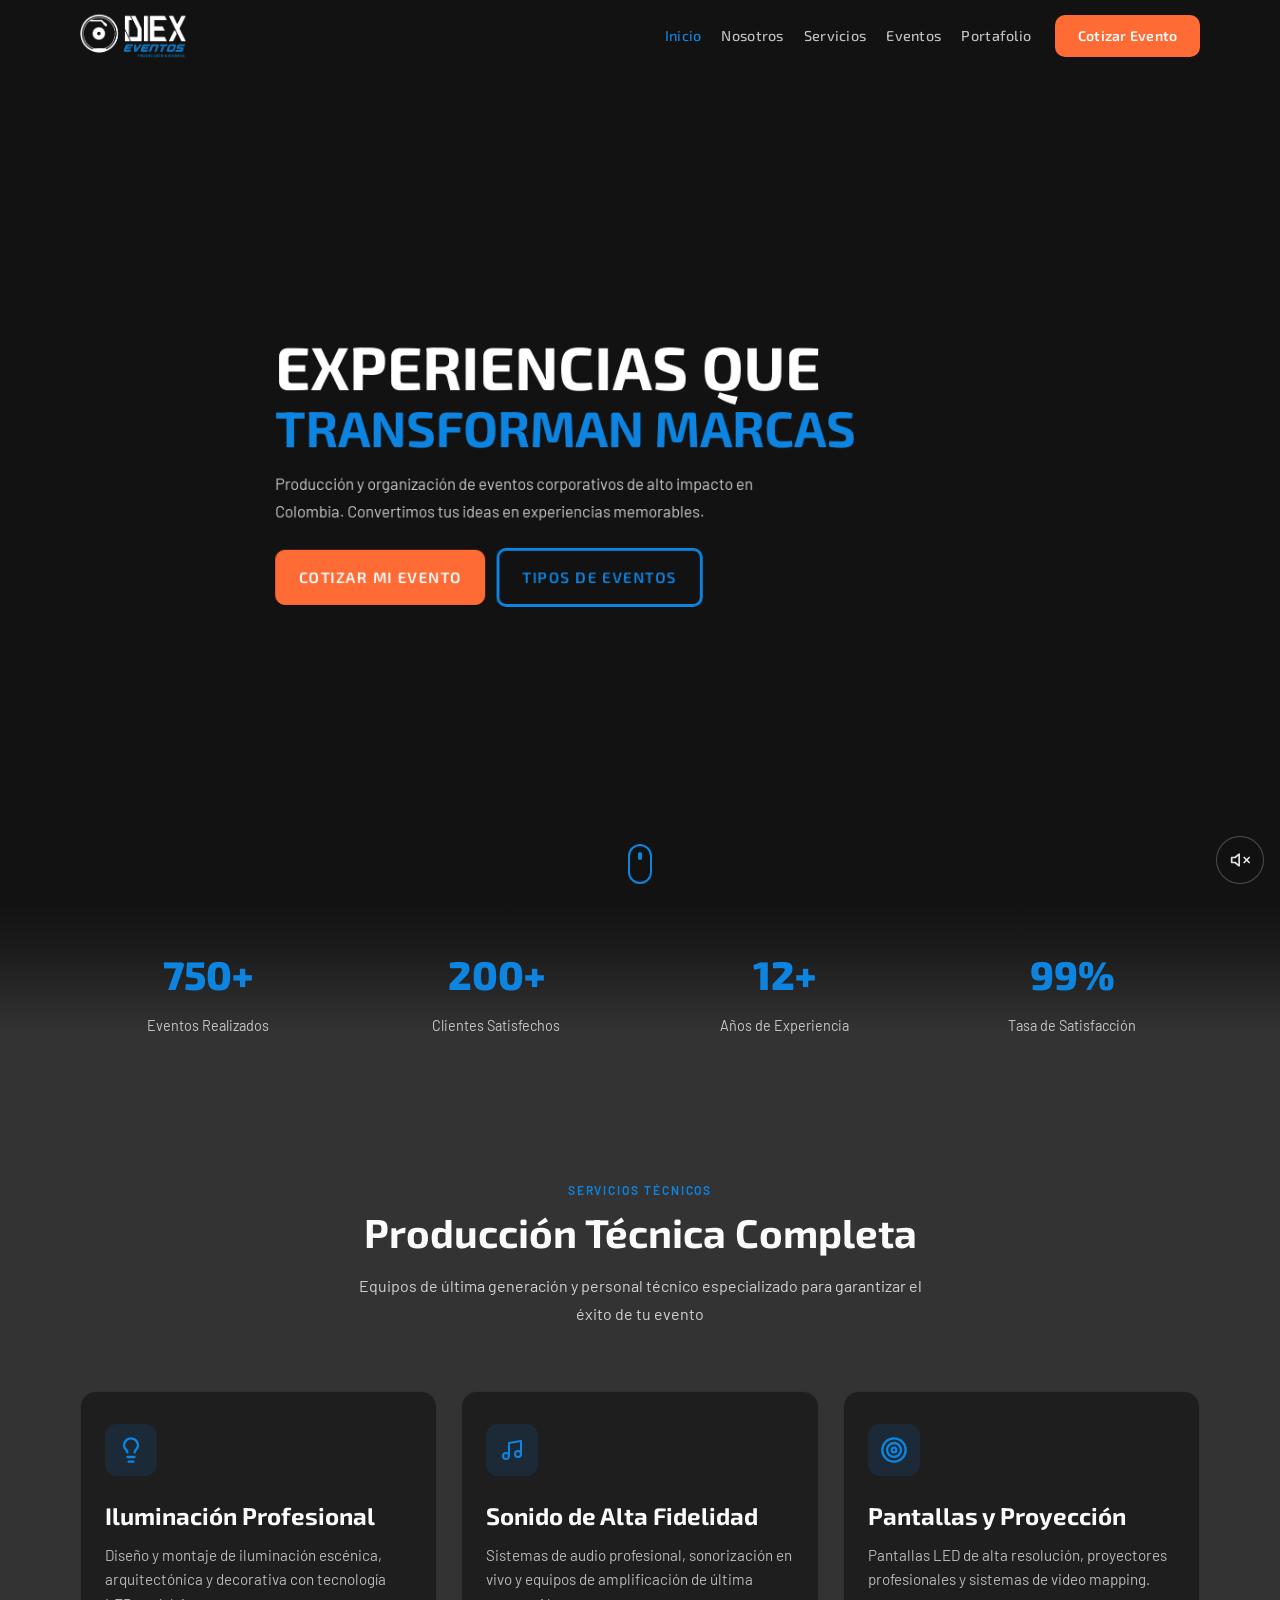
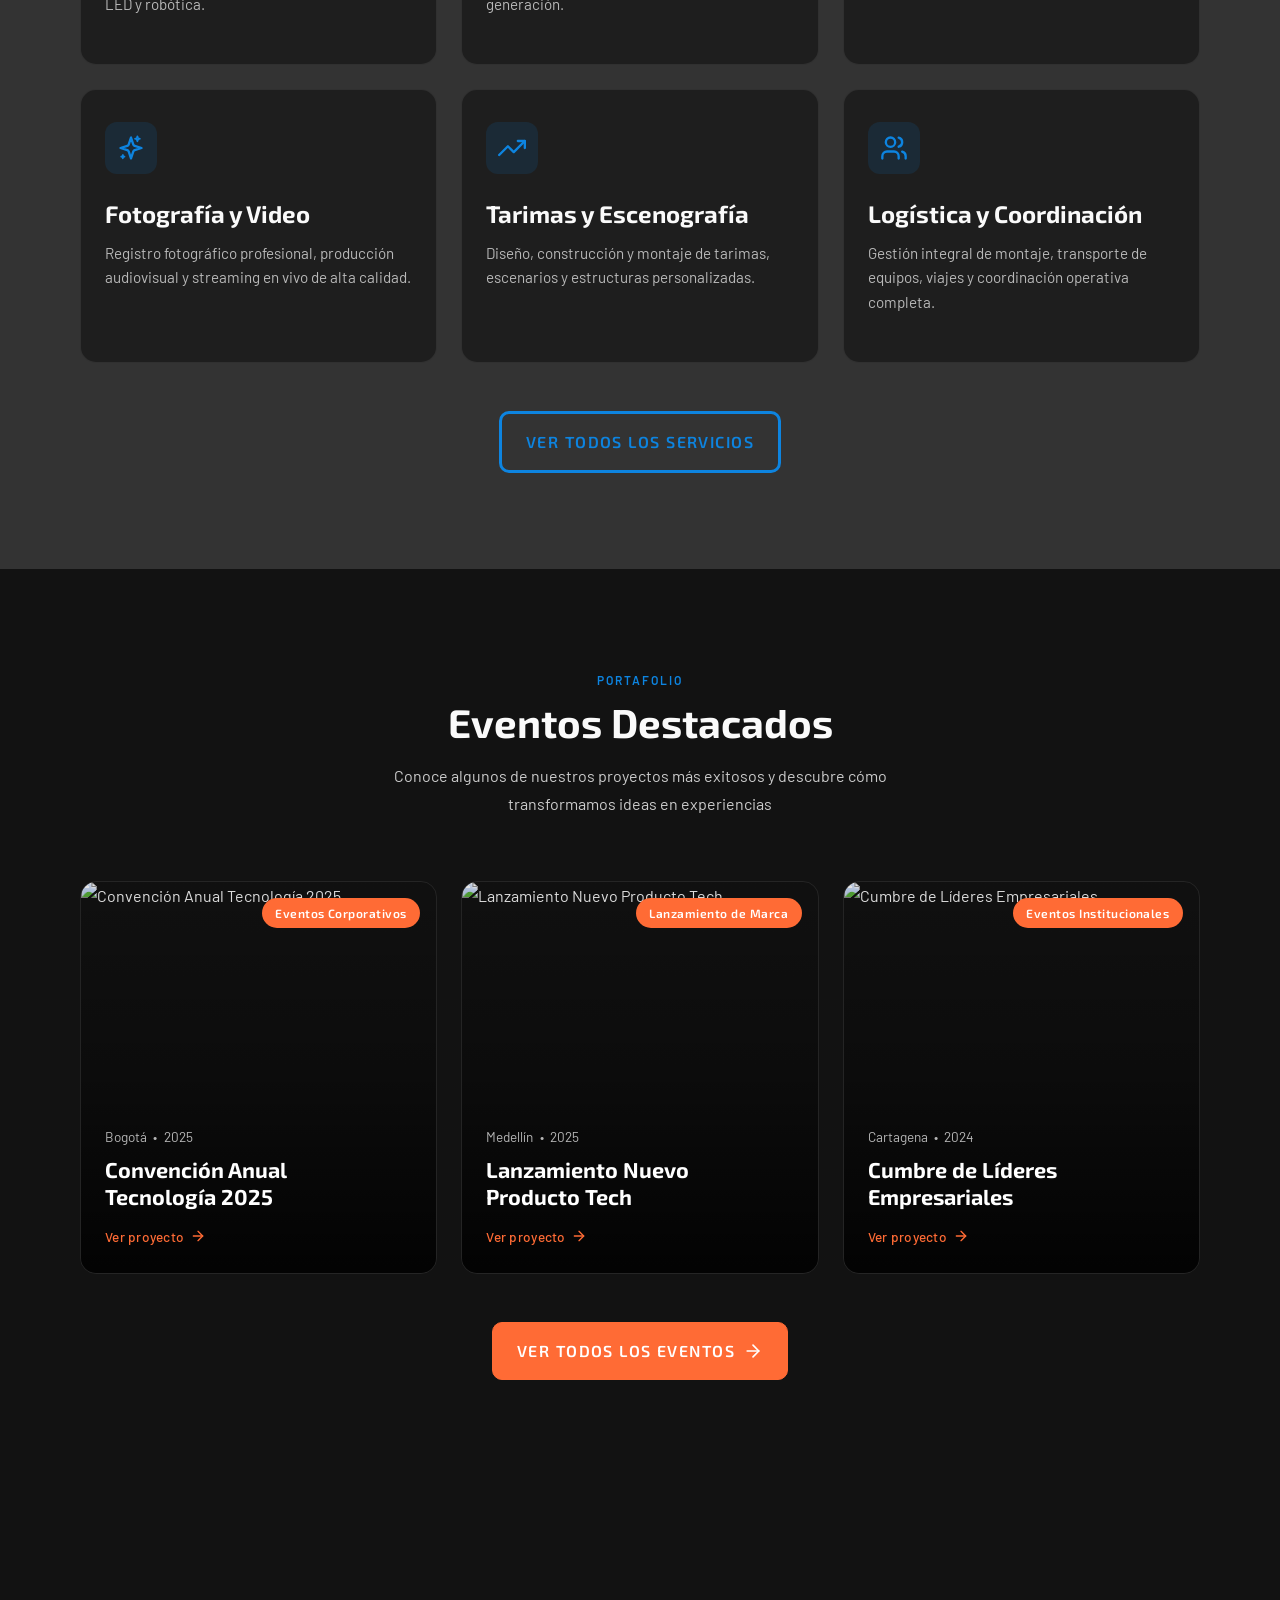
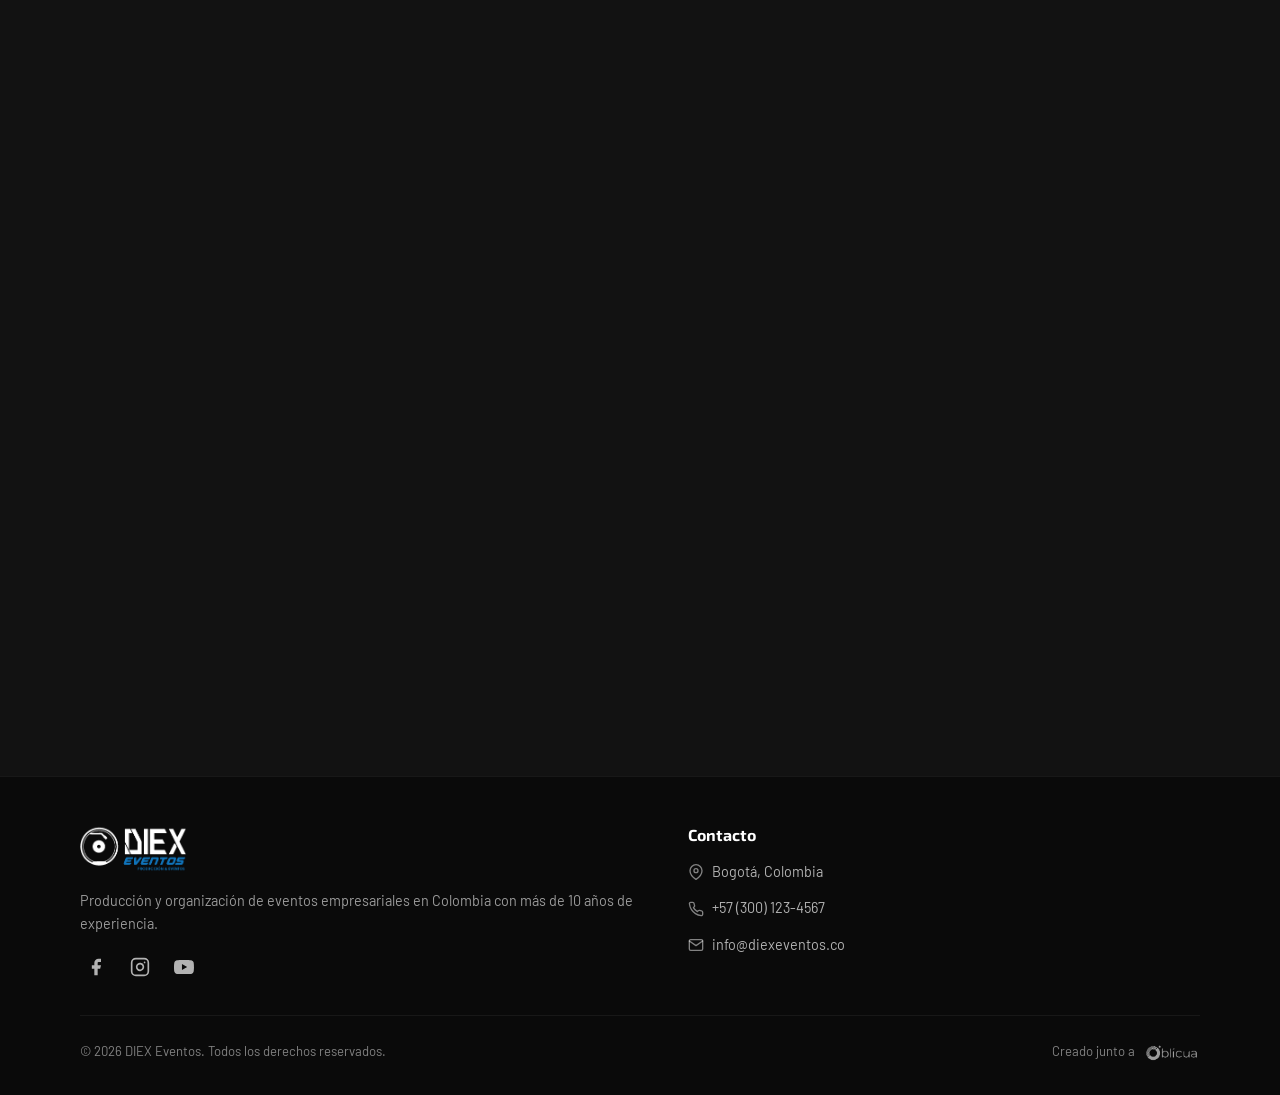
==== commit c6590271: "Cambios en inicio, nosotros y servicios" ====
--- a/index.html
+++ b/index.html
@@ -108,7 +108,7 @@
                 >Cotizar Mi Evento</a
               >
               <a href="eventos.html" class="btn btn--outline-light btn--lg"
-                >Ver Portafolio</a
+                >Tipos de Eventos</a
               >
             </div>
           </div>
@@ -185,13 +185,13 @@
       >
         <div class="container">
           <div class="section-center mb-16">
-            <span class="section-label">Nuestros Servicios</span>
+            <span class="section-label">Servicios Técnicos</span>
             <h2 class="section-heading" id="services-heading">
-              Soluciones Integrales para Eventos
+              Producción Técnica Completa
             </h2>
             <p class="section-subtext">
-              Ofrecemos servicios completos de producción, logística y gestión
-              para todo tipo de eventos empresariales
+              Equipos de última generación y personal técnico especializado para
+              garantizar el éxito de tu evento
             </p>
           </div>
 
@@ -248,7 +248,7 @@
         </div>
       </section>
 
-      <!-- CLIENTES -->
+      <!-- PORTAFOLIO -->
       <section
         class="clients-section clients-section--light scroll-anim"
         id="clients-section"
@@ -270,7 +270,7 @@
           </div>
           <div
             class="clients-slider-target clients-slider-wrap"
-            aria-label="Logos de clientes"
+            aria-label="Logos de portafolio"
           >
             <div class="clients-track" role="list" aria-live="off"></div>
           </div>
--- a/css/style.css
+++ b/css/style.css
@@ -1,7 +1,7 @@
 /* ----------------------------------------------------
    FUENTES Y RESETEO BÁSICO
 ---------------------------------------------------- */
-@import url("https://fonts.googleapis.com/css2?family=Montserrat:wght@400;600;700;800&family=Hind:wght@300;400;500;600&display=swap");
+@import url("https://fonts.googleapis.com/css2?family=Exo+2:wght@400;600;700;800&family=Barlow:wght@300;400;500;600&display=swap");
 
 :root {
   /* Colores DIEX */
@@ -21,8 +21,8 @@
   --color-neutral-dark: #333333;
   --color-neutral-darkest: #121212;
 
-  --font-display: "Montserrat", system-ui, -apple-system, sans-serif;
-  --font-body: "Hind", system-ui, -apple-system, sans-serif;
+  --font-display: "Exo 2", system-ui, -apple-system, sans-serif;
+  --font-body: "Barlow", system-ui, -apple-system, sans-serif;
 
   --space-1: 0.25rem;
   --space-2: 0.5rem;
@@ -86,7 +86,7 @@
 h1 {
   font-size: 3.5rem;
   line-height: 1.1;
-  font-weight: 800;
+  font-weight: 700;
 }
 
 h2 {
@@ -275,7 +275,7 @@
   font-size: 0.88rem;
   font-weight: 600;
   letter-spacing: 0.02em;
-  border-radius: var(--radius-full);
+  border-radius: 10px;
   text-decoration: none;
   transition:
     background 0.2s ease,
@@ -286,6 +286,148 @@
 .navbar-cta:hover {
   background: #e8611a;
   transform: translateY(-1px);
+}
+
+/* ---- HAMBURGER BUTTON ---- */
+.navbar-hamburger {
+  display: none;
+  align-items: center;
+  justify-content: center;
+  width: 2.5rem;
+  height: 2.5rem;
+  background: transparent;
+  border: none;
+  cursor: pointer;
+  padding: 0;
+  position: relative;
+  z-index: 60;
+}
+
+.navbar-hamburger__lines {
+  display: flex;
+  flex-direction: column;
+  gap: 5px;
+  width: 22px;
+}
+
+.navbar-hamburger__line {
+  display: block;
+  height: 2px;
+  width: 100%;
+  background: rgba(250, 250, 250, 0.9);
+  border-radius: 2px;
+  transition:
+    transform 0.3s ease,
+    opacity 0.3s ease;
+}
+
+/* Hamburger → X animation */
+.navbar-hamburger.is-open .navbar-hamburger__line:nth-child(1) {
+  transform: translateY(7px) rotate(45deg);
+}
+
+.navbar-hamburger.is-open .navbar-hamburger__line:nth-child(2) {
+  opacity: 0;
+}
+
+.navbar-hamburger.is-open .navbar-hamburger__line:nth-child(3) {
+  transform: translateY(-7px) rotate(-45deg);
+}
+
+/* ---- MOBILE DRAWER ---- */
+.navbar-mobile-drawer {
+  position: fixed;
+  top: 0;
+  left: 0;
+  right: 0;
+  bottom: 0;
+  z-index: 50;
+  background: rgba(18, 18, 18, 0.97);
+  backdrop-filter: blur(20px);
+  display: flex;
+  flex-direction: column;
+  padding: 5rem var(--space-6) var(--space-8);
+  transform: translateX(100%);
+  transition: transform 0.35s cubic-bezier(0.4, 0, 0.2, 1);
+  overflow-y: auto;
+}
+
+.navbar-mobile-drawer.is-open {
+  transform: translateX(0);
+}
+
+.navbar-mobile-drawer__brand {
+  display: inline-flex;
+  align-items: center;
+  margin-bottom: var(--space-8);
+}
+
+.navbar-mobile-drawer__brand .navbar-logo {
+  height: 48px;
+}
+
+.navbar-mobile-drawer__nav {
+  display: flex;
+  flex-direction: column;
+  gap: var(--space-2);
+  flex: 1;
+}
+
+.navbar-mobile-drawer__link {
+  font-family: var(--font-display);
+  font-size: 1.15rem;
+  font-weight: 500;
+  color: rgba(250, 250, 250, 0.82);
+  padding: var(--space-3) 0;
+  text-decoration: none;
+  border: none;
+  transition: color 0.2s ease;
+}
+
+.navbar-mobile-drawer__link:hover {
+  color: var(--color-molten-orange);
+}
+
+.navbar-mobile-drawer__link--active {
+  color: var(--color-primary);
+}
+
+.navbar-mobile-drawer__cta {
+  display: flex;
+  align-items: center;
+  justify-content: center;
+  padding: 0.85rem 1.6rem;
+  background: var(--color-molten-orange);
+  color: #fff;
+  font-family: var(--font-display);
+  font-size: 1rem;
+  font-weight: 600;
+  letter-spacing: 0.02em;
+  border-radius: var(--radius-full);
+  text-decoration: none;
+  margin-top: var(--space-6);
+  transition: background 0.2s ease;
+}
+
+.navbar-mobile-drawer__cta:hover {
+  background: #e8611a;
+}
+
+/* Body scroll lock when drawer is open */
+body.mobile-menu-open {
+  overflow: hidden;
+}
+
+/* ---- RESPONSIVE NAVBAR ---- */
+@media (max-width: 768px) {
+  .navbar-hamburger {
+    display: flex;
+  }
+
+  .navbar-right .navbar-nav,
+  .navbar-right .navbar-cta {
+    display: none;
+  }
 }
 
 /* ----------------------------------------------------
@@ -344,7 +486,7 @@
 }
 
 .site-footer-social a:hover {
-  color: #fff;
+  color: var(--color-molten-orange);
   transform: translateY(-2px);
 }
 
@@ -419,9 +561,22 @@
   opacity: 1;
 }
 
-.site-footer-social a:hover {
-  color: var(--color-molten-orange);
-  transform: translateY(-2px);
+/* Footer responsive */
+@media (max-width: 768px) {
+  .site-footer-main {
+    flex-direction: column;
+    gap: var(--space-8);
+  }
+
+  .site-footer-left {
+    max-width: 100%;
+  }
+
+  .site-footer-bottom {
+    flex-direction: column;
+    align-items: center;
+    text-align: center;
+  }
 }
 
 /* ----------------------------------------------------
@@ -465,7 +620,7 @@
   gap: 0.5rem;
   padding-inline: var(--space-5);
   padding-block: 0.75rem;
-  border-radius: 999px;
+  border-radius: 10px;
   border: 1px solid transparent;
   font-family: var(--font-display);
   font-size: 0.95rem;
@@ -519,6 +674,7 @@
   background: transparent;
   border-color: var(--color-primary);
   color: var(--color-primary);
+  border-width: 3px;
 }
 
 .btn--outline-light:hover {
@@ -535,8 +691,18 @@
 .btn--white:hover {
   background: rgba(255, 255, 255, 0.12);
   border-color: rgba(255, 255, 255, 0.8);
+  border-width: 3px;
   color: #fff;
   transform: scale(1.05);
+}
+
+/* Buttons responsive */
+@media (max-width: 480px) {
+  .btn--lg {
+    padding-inline: var(--space-4);
+    padding-block: 0.75rem;
+    font-size: 0.88rem;
+  }
 }
 
 /* ----------------------------------------------------
@@ -631,6 +797,36 @@
   .home-hero__title {
     font-size: 2rem;
   }
+
+  .home-hero__title-top {
+    font-size: 2.2rem;
+  }
+
+  .home-hero__title-bottom {
+    font-size: 1.8rem;
+  }
+
+  .home-hero__text {
+    font-size: 0.95rem;
+  }
+
+  .home-hero__inner {
+    padding-inline: var(--space-2);
+  }
+}
+
+@media (max-width: 480px) {
+  .home-hero__title-top {
+    font-size: 1.75rem;
+  }
+
+  .home-hero__title-bottom {
+    font-size: 1.5rem;
+  }
+
+  .home-hero__text {
+    font-size: 0.9rem;
+  }
 }
 
 .text-primary {
@@ -724,6 +920,12 @@
   }
 }
 
+@media (max-width: 768px) {
+  .hero-scroll-indicator {
+    display: none;
+  }
+}
+
 /* ----------------------------------------------------
    STATS HOME
 ---------------------------------------------------- */
@@ -791,6 +993,16 @@
 
 .stat-item__label--white {
   color: rgba(255, 255, 255, 0.9);
+}
+
+@media (max-width: 480px) {
+  .stat-item__value {
+    font-size: 2rem;
+  }
+
+  .stat-item__label {
+    font-size: 0.8rem;
+  }
 }
 
 /* ----------------------------------------------------
@@ -906,7 +1118,7 @@
 }
 
 .service-card__title {
-  font-size: 1.25rem;
+  font-size: 1.5rem;
   font-weight: 700;
   margin-bottom: var(--space-3);
   transition: color 0.3s ease;
@@ -944,6 +1156,127 @@
 
 .service-card:hover .service-card__icon svg {
   color: var(--color-molten-orange);
+}
+
+@media (max-width: 768px) {
+  .service-card {
+    padding: var(--space-6) var(--space-4);
+  }
+}
+
+/* ----------------------------------------------------
+   EVENTOS (TIPOS) CARD — NUEVO DISEÑO CON IMAGEN
+---------------------------------------------------- */
+.eventos-tipos-grid {
+  display: grid;
+  gap: var(--space-8);
+  grid-template-columns: repeat(2, minmax(0, 1fr));
+}
+
+@media (max-width: 768px) {
+  .eventos-tipos-grid {
+    grid-template-columns: 1fr;
+  }
+}
+
+.evento-tipo-card {
+  background: #1e1e1e;
+  border-radius: var(--radius-xl);
+  overflow: hidden;
+  border: 1px solid rgba(250, 250, 250, 0.08);
+  transition:
+    border-color 0.3s ease,
+    transform 0.2s ease,
+    box-shadow 0.3s ease;
+}
+
+.evento-tipo-card:hover {
+  border-color: rgba(243, 128, 27, 0.4);
+  transform: translateY(-3px);
+  box-shadow: 0 8px 30px rgba(0, 0, 0, 0.4);
+}
+
+.evento-tipo-card__image {
+  position: relative;
+  width: 100%;
+  aspect-ratio: 16 / 9;
+  overflow: hidden;
+}
+
+.evento-tipo-card__image img {
+  width: 100%;
+  height: 100%;
+  object-fit: cover;
+  transition: transform 0.5s ease;
+}
+
+.evento-tipo-card:hover .evento-tipo-card__image img {
+  transform: scale(1.05);
+}
+
+.evento-tipo-card__icon-badge {
+  position: absolute;
+  bottom: -1.25rem;
+  left: var(--space-5);
+  width: 2.75rem;
+  height: 2.75rem;
+  border-radius: 50%;
+  background: var(--color-primary);
+  display: flex;
+  align-items: center;
+  justify-content: center;
+  z-index: 5;
+  box-shadow: 0 4px 12px rgba(0, 0, 0, 0.3);
+}
+
+.evento-tipo-card__icon-badge svg {
+  color: #fff;
+  width: 20px;
+  height: 20px;
+}
+
+.evento-tipo-card__body {
+  padding: var(--space-8) var(--space-5) var(--space-6);
+}
+
+.evento-tipo-card__title {
+  font-size: 1.35rem;
+  font-weight: 700;
+  margin-bottom: var(--space-2);
+  color: #fff;
+}
+
+.evento-tipo-card__desc {
+  color: rgba(250, 250, 250, 0.7);
+  font-size: 0.95rem;
+  line-height: 1.6;
+  margin-bottom: var(--space-4);
+}
+
+.evento-tipo-card__list {
+  list-style: none;
+  padding: 0;
+  margin: 0;
+  display: flex;
+  flex-direction: column;
+  gap: var(--space-2);
+}
+
+.evento-tipo-card__list li {
+  display: flex;
+  align-items: center;
+  gap: var(--space-2);
+  font-size: 0.9rem;
+  color: rgba(250, 250, 250, 0.82);
+}
+
+.evento-tipo-card__list li::before {
+  content: "";
+  width: 6px;
+  height: 6px;
+  border-radius: 50%;
+  background: var(--color-molten-orange);
+  flex-shrink: 0;
 }
 
 /* ----------------------------------------------------
@@ -1028,7 +1361,7 @@
   background: var(--color-molten-orange);
   transform: scaleX(0);
   transform-origin: left;
-  transition: transform 0.4s ease;
+  transition: transform 0.1s ease;
   z-index: 5;
 }
 
@@ -1096,6 +1429,7 @@
   transition:
     color 0.3s ease,
     text-shadow 0.3s ease;
+  padding-right: 20px;
 }
 
 /* Footer / Link */
@@ -1161,8 +1495,22 @@
   box-shadow: 0 4px 15px rgba(243, 128, 27, 0.5);
 }
 
+@media (max-width: 480px) {
+  .event-card {
+    aspect-ratio: 1 / 1.2;
+  }
+
+  .event-card__title {
+    font-size: 1.15rem;
+  }
+
+  .event-card__body {
+    padding: var(--space-4);
+  }
+}
+
 /* ----------------------------------------------------
-   CLIENTES SLIDER
+   PORTAFOLIO SLIDER
 ---------------------------------------------------- */
 .clients-section {
   padding-block: var(--space-24);
@@ -1259,6 +1607,21 @@
   }
   100% {
     transform: translateX(-50%);
+  }
+}
+
+@media (max-width: 768px) {
+  .clients-section {
+    padding-block: var(--space-16);
+  }
+
+  .clients-logo {
+    min-width: 100px;
+    height: 45px;
+  }
+
+  .clients-logo img {
+    max-height: 32px;
   }
 }
 
@@ -1298,6 +1661,12 @@
   margin-inline: auto;
 }
 
+@media (max-width: 768px) {
+  .home-cta-final {
+    padding-block: var(--space-16);
+  }
+}
+
 /* ----------------------------------------------------
    NOSOTROS: HISTORIA / VALORES
 ---------------------------------------------------- */
@@ -1320,13 +1689,14 @@
 .history-img-grid {
   display: grid;
   grid-template-columns: repeat(2, minmax(0, 1fr));
-  gap: var(--space-3);
+  gap: var(--space-4);
+  align-items: start;
 }
 
 .history-img-col {
   display: flex;
   flex-direction: column;
-  gap: var(--space-3);
+  gap: var(--space-4);
 }
 
 .history-img-col--offset {
@@ -1334,19 +1704,114 @@
 }
 
 .history-img-item {
+  position: relative;
   border-radius: var(--radius-lg);
   overflow: hidden;
   box-shadow: var(--shadow-md);
+  transition:
+    transform 0.35s ease,
+    box-shadow 0.35s ease;
 }
 
 .history-img-item img {
   width: 100%;
-  height: 100%;
   object-fit: cover;
+  transition: transform 0.5s ease;
+}
+
+.history-img-item--short {
+  min-height: 12rem;
+}
+
+.history-img-item--tall {
+  min-height: 16rem;
+}
+
+.history-img-item:hover {
+  transform: translateY(-4px);
+  box-shadow: 0 14px 32px rgba(0, 0, 0, 0.25);
+}
+
+.history-img-item:hover img {
+  transform: scale(1.06);
 }
 
 .history-section-bg {
   background-color: var(--color-bright-snow) !important;
+}
+
+/* Tablet */
+@media (max-width: 992px) {
+  .history-img-grid {
+    gap: var(--space-3);
+  }
+
+  .history-img-col {
+    gap: var(--space-3);
+  }
+
+  .history-img-col--offset {
+    padding-top: var(--space-4);
+  }
+
+  .history-img-item--short {
+    min-height: 10rem;
+  }
+
+  .history-img-item--tall {
+    min-height: 14rem;
+  }
+}
+
+/* Mobile */
+@media (max-width: 768px) {
+  .history-img-grid {
+    grid-template-columns: repeat(2, minmax(0, 1fr));
+    gap: var(--space-4);
+    margin-top: var(--space-6);
+    margin-inline: auto;
+  }
+
+  .history-img-col {
+    gap: var(--space-4);
+  }
+
+  .history-img-col--offset {
+    padding-top: var(--space-4);
+  }
+
+  .history-img-item--short {
+    min-height: 8.5rem;
+  }
+
+  .history-img-item--tall {
+    min-height: 11.5rem;
+  }
+}
+
+/* Mobile pequeño */
+@media (max-width: 480px) {
+  .history-img-grid {
+    grid-template-columns: repeat(2, minmax(0, 1fr));
+    gap: var(--space-4);
+    margin-inline: auto;
+  }
+
+  .history-img-col {
+    gap: var(--space-4);
+  }
+
+  .history-img-col--offset {
+    padding-top: var(--space-3);
+  }
+
+  .history-img-item--short {
+    min-height: 7.5rem;
+  }
+
+  .history-img-item--tall {
+    min-height: 10rem;
+  }
 }
 
 /* Valores */
@@ -1633,6 +2098,12 @@
   resize: vertical;
 }
 
+@media (max-width: 768px) {
+  .contact-form-card {
+    padding: var(--space-5) var(--space-4);
+  }
+}
+
 /* ----------------------------------------------------
    EVENTOS LISTA / FILTROS / DETALLE
 ---------------------------------------------------- */
@@ -1948,8 +2419,23 @@
   color: rgba(255, 255, 255, 0.92);
 }
 
+@media (max-width: 768px) {
+  .event-detail-hero {
+    min-height: 45vh;
+  }
+
+  .event-detail-hero__body {
+    padding-top: calc(var(--space-12) + 50px);
+    padding-bottom: var(--space-10);
+  }
+
+  .event-detail-block {
+    padding: var(--space-4);
+  }
+}
+
 /* ----------------------------------------------------
-   CLIENTES PAGE
+   PORTAFOLIO PAGE
 ---------------------------------------------------- */
 .clients-section--page {
   padding-block: var(--space-24);
@@ -1981,3 +2467,54 @@
 .form-textarea:focus-visible {
   outline: none;
 }
+
+/* ----------------------------------------------------
+   RESPONSIVE GENERAL — MOBILE ≤ 768px
+---------------------------------------------------- */
+@media (max-width: 768px) {
+  .py-24 {
+    padding-block: var(--space-12);
+  }
+
+  .py-16 {
+    padding-block: var(--space-8);
+  }
+
+  .mb-16 {
+    margin-bottom: var(--space-8);
+  }
+
+  .mb-12 {
+    margin-bottom: var(--space-6);
+  }
+
+  .mt-12 {
+    margin-top: var(--space-6);
+  }
+
+  .page-hero {
+    padding-top: var(--space-12);
+    padding-bottom: var(--space-12);
+  }
+
+  .home-services {
+    padding-block: var(--space-12);
+  }
+
+  .home-events {
+    padding-block: var(--space-12);
+  }
+}
+
+/* ----------------------------------------------------
+   RESPONSIVE — SMALL SCREENS ≤ 480px
+---------------------------------------------------- */
+@media (max-width: 480px) {
+  .container {
+    padding-inline: var(--space-3);
+  }
+
+  .section-subtext {
+    font-size: 0.9rem;
+  }
+}
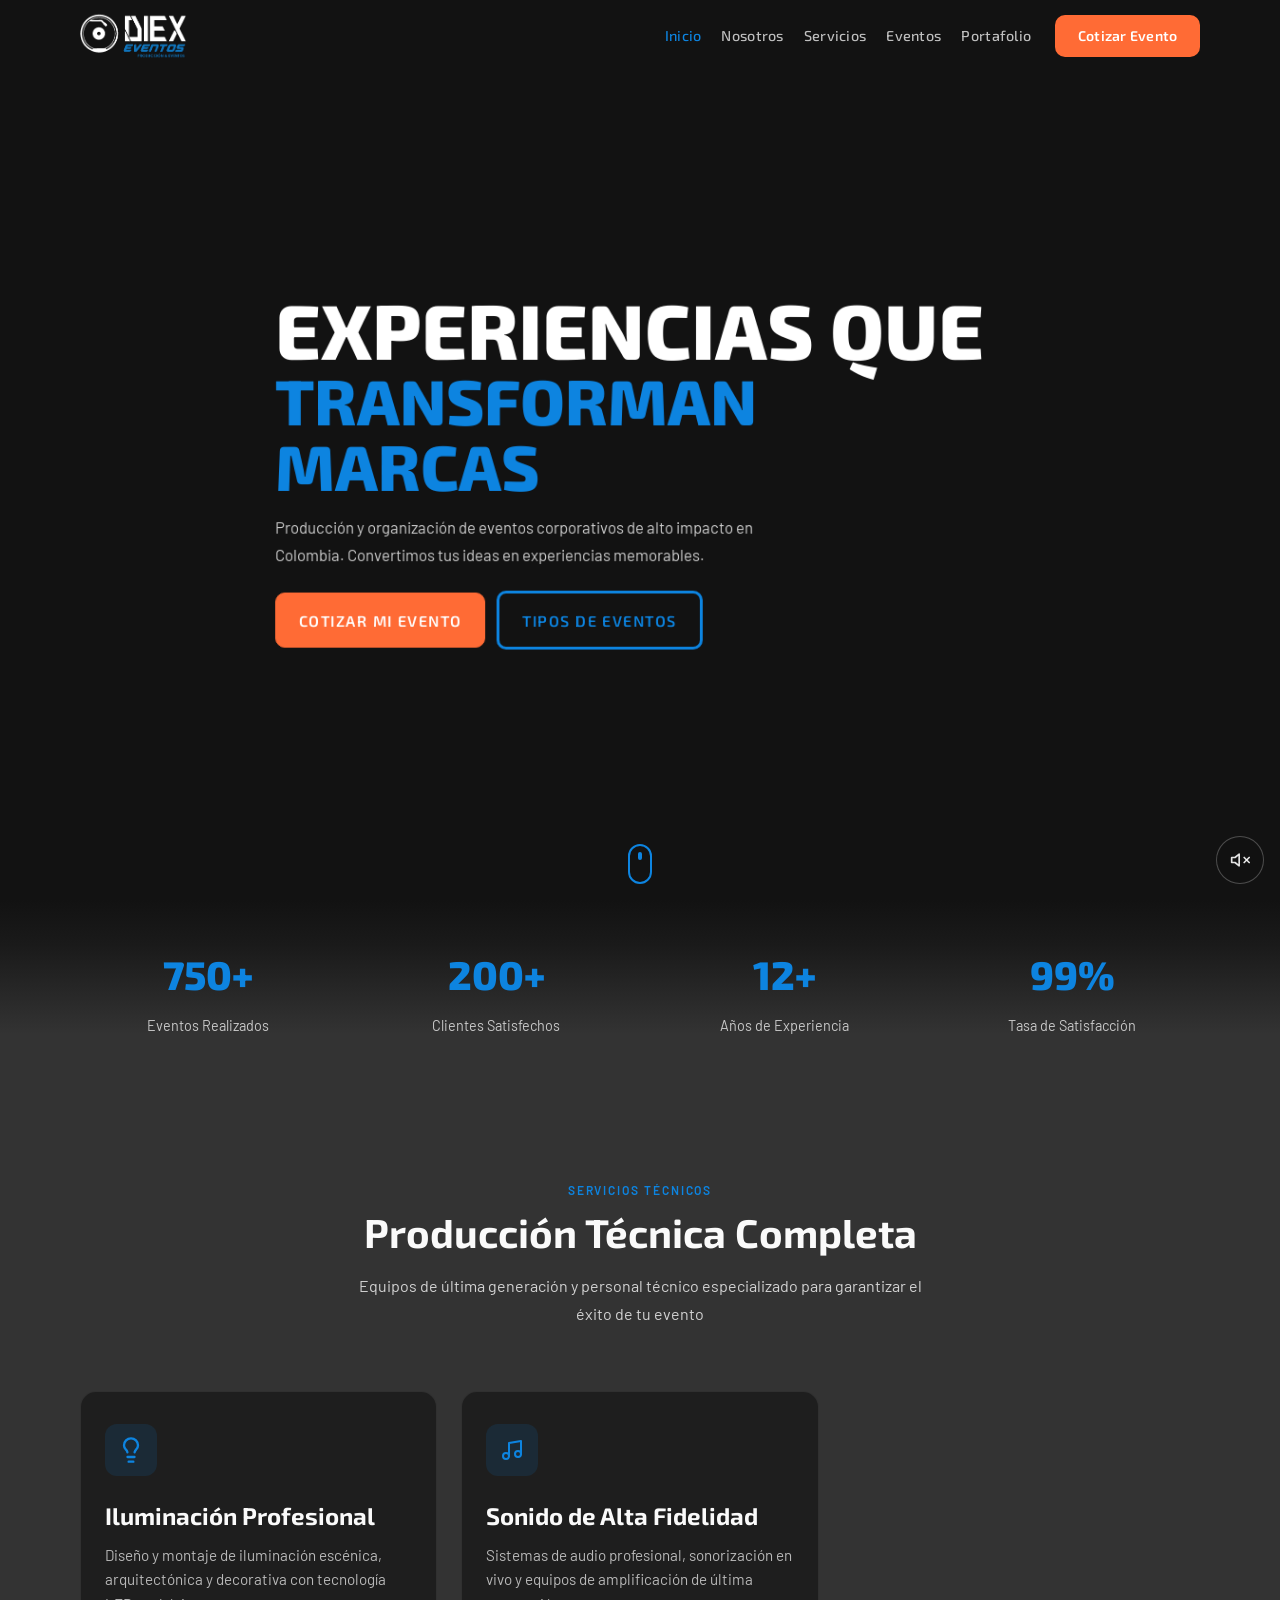
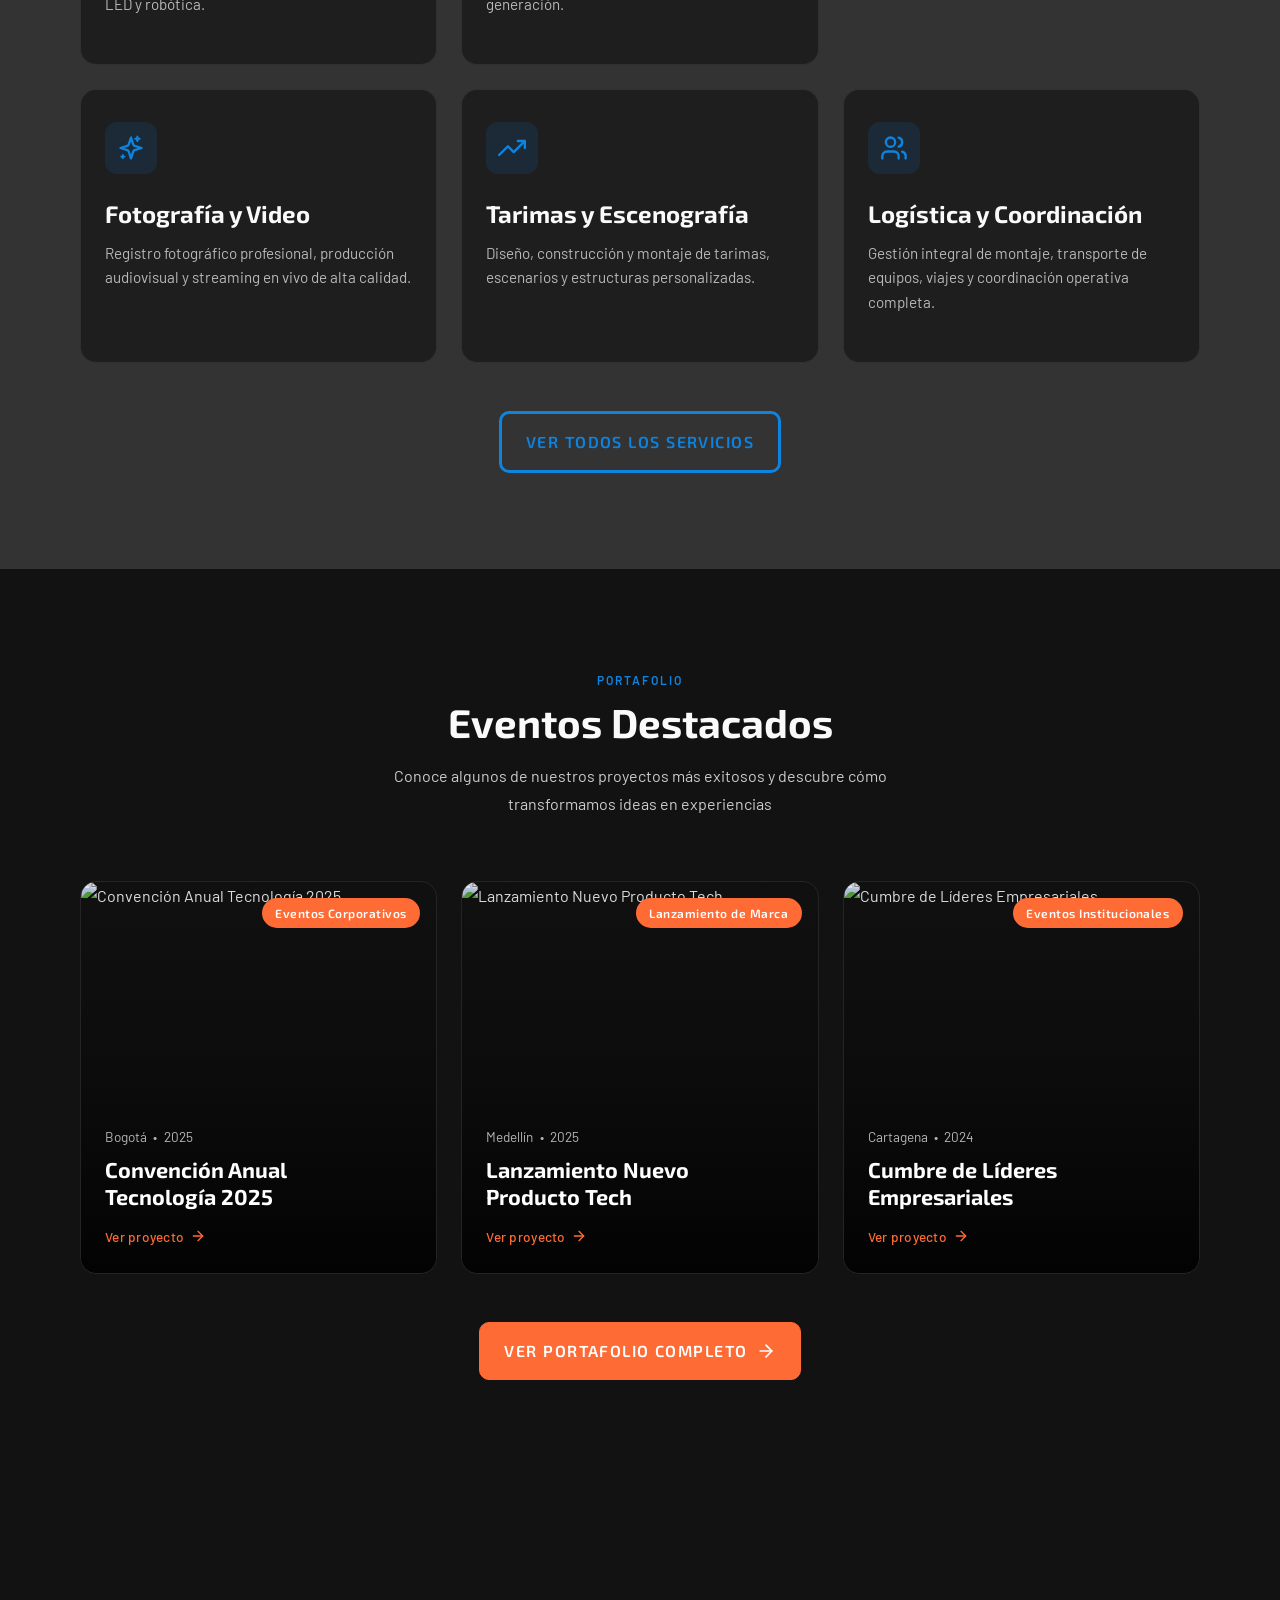
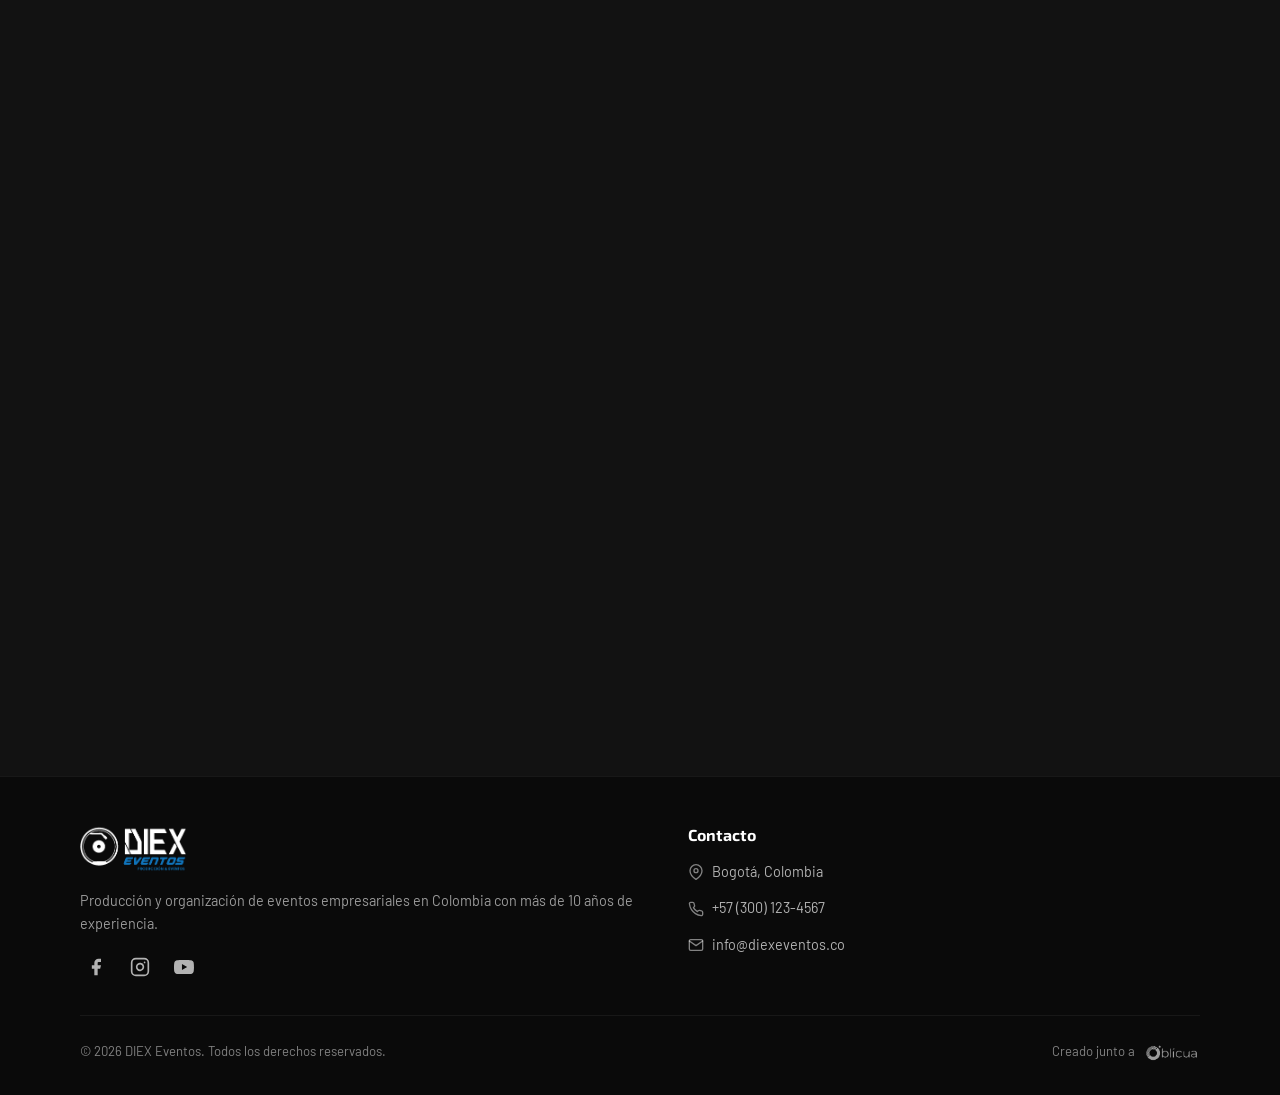
==== commit 09ce4c64: "Cambios en eventos y responsive de todas las paginas" ====
--- a/index.html
+++ b/index.html
@@ -226,8 +226,8 @@
           <div class="events-grid" id="featured-events-grid"></div>
 
           <div class="section-center mt-12">
-            <a href="eventos.html" class="btn btn--primary btn--lg">
-              Ver Todos los Eventos
+            <a href="portafolio.html" class="btn btn--primary btn--lg">
+              Ver Portafolio Completo
               <span class="btn__icon" aria-hidden="true">
                 <svg
                   width="20"
--- a/css/style.css
+++ b/css/style.css
@@ -180,7 +180,7 @@
   top: 0;
   left: 0;
   right: 0;
-  z-index: 40;
+  z-index: 110;
   background: transparent;
   backdrop-filter: blur(0px);
   border-bottom: 1px solid transparent;
@@ -300,30 +300,54 @@
   cursor: pointer;
   padding: 0;
   position: relative;
-  z-index: 60;
+  z-index: 130;
+  color: #fff;
 }
 
 .navbar-hamburger__lines {
-  display: flex;
-  flex-direction: column;
-  gap: 5px;
+  position: relative;
   width: 22px;
+  height: 22px;
+  display: block;
 }
 
 .navbar-hamburger__line {
-  display: block;
+  position: absolute;
+  left: 0;
+  width: 100%;
   height: 2px;
-  width: 100%;
-  background: rgba(250, 250, 250, 0.9);
+  background: currentColor;
   border-radius: 2px;
   transition:
     transform 0.3s ease,
-    opacity 0.3s ease;
-}
-
-/* Hamburger → X animation */
+    opacity 0.3s ease,
+    top 0.3s ease;
+}
+
+.navbar-hamburger__line:nth-child(1) {
+  top: 4px;
+}
+
+.navbar-hamburger__line:nth-child(2) {
+  top: 10px;
+}
+
+.navbar-hamburger__line:nth-child(3) {
+  top: 16px;
+}
+
+.navbar-hamburger.is-open {
+  position: fixed;
+  top: 1rem;
+  right: 1rem;
+  display: flex;
+  z-index: 9999;
+  color: #fff;
+}
+
 .navbar-hamburger.is-open .navbar-hamburger__line:nth-child(1) {
-  transform: translateY(7px) rotate(45deg);
+  top: 10px;
+  transform: rotate(45deg);
 }
 
 .navbar-hamburger.is-open .navbar-hamburger__line:nth-child(2) {
@@ -331,54 +355,85 @@
 }
 
 .navbar-hamburger.is-open .navbar-hamburger__line:nth-child(3) {
-  transform: translateY(-7px) rotate(-45deg);
+  top: 10px;
+  transform: rotate(-45deg);
+}
+
+/* Evita que se vea duplicada la X original detrás de la fija */
+.navbar.mobile-menu-active .navbar-hamburger {
+  opacity: 0;
+  pointer-events: none;
+}
+
+.navbar.mobile-menu-active .navbar-hamburger.is-open {
+  opacity: 1;
+  pointer-events: auto;
 }
 
 /* ---- MOBILE DRAWER ---- */
 .navbar-mobile-drawer {
   position: fixed;
-  top: 0;
+  top: 76px;
   left: 0;
   right: 0;
-  bottom: 0;
   z-index: 50;
-  background: rgba(18, 18, 18, 0.97);
-  backdrop-filter: blur(20px);
+  background: rgba(10, 10, 10, 0.985);
+  backdrop-filter: blur(18px);
   display: flex;
   flex-direction: column;
-  padding: 5rem var(--space-6) var(--space-8);
-  transform: translateX(100%);
-  transition: transform 0.35s cubic-bezier(0.4, 0, 0.2, 1);
-  overflow-y: auto;
+  padding: 0;
+  transform: translateY(-100%);
+  opacity: 0;
+  pointer-events: none;
+  transition:
+    transform 0.35s cubic-bezier(0.4, 0, 0.2, 1),
+    opacity 0.25s ease;
+  overflow: hidden;
 }
 
 .navbar-mobile-drawer.is-open {
-  transform: translateX(0);
+  transform: translateY(0);
+  opacity: 1;
+  pointer-events: auto;
+}
+
+.navbar-mobile-drawer__top {
+  flex-shrink: 0;
+  padding: 1.25rem 1.5rem 0.75rem;
+  background: transparent;
+  border-bottom: none; /* quita la línea blanca */
 }
 
 .navbar-mobile-drawer__brand {
   display: inline-flex;
   align-items: center;
-  margin-bottom: var(--space-8);
 }
 
 .navbar-mobile-drawer__brand .navbar-logo {
   height: 48px;
+  width: auto;
+}
+
+.navbar-mobile-drawer__inner {
+  flex: 1;
+  display: flex;
+  flex-direction: column;
+  overflow-y: auto;
+  padding: 0.5rem 1.5rem 1.5rem;
 }
 
 .navbar-mobile-drawer__nav {
   display: flex;
   flex-direction: column;
-  gap: var(--space-2);
-  flex: 1;
+  gap: 0.45rem;
 }
 
 .navbar-mobile-drawer__link {
   font-family: var(--font-display);
-  font-size: 1.15rem;
+  font-size: 1rem;
   font-weight: 500;
   color: rgba(250, 250, 250, 0.82);
-  padding: var(--space-3) 0;
+  padding: 0.45rem 0;
   text-decoration: none;
   border: none;
   transition: color 0.2s ease;
@@ -396,21 +451,25 @@
   display: flex;
   align-items: center;
   justify-content: center;
-  padding: 0.85rem 1.6rem;
+  width: 100%;
+  margin-top: 1.5rem;
+  padding: 0.95rem 1.35rem;
   background: var(--color-molten-orange);
   color: #fff;
   font-family: var(--font-display);
   font-size: 1rem;
   font-weight: 600;
   letter-spacing: 0.02em;
-  border-radius: var(--radius-full);
+  border-radius: 10px;
   text-decoration: none;
-  margin-top: var(--space-6);
-  transition: background 0.2s ease;
+  transition:
+    background 0.2s ease,
+    transform 0.15s ease;
 }
 
 .navbar-mobile-drawer__cta:hover {
   background: #e8611a;
+  transform: translateY(-1px);
 }
 
 /* Body scroll lock when drawer is open */
@@ -420,6 +479,15 @@
 
 /* ---- RESPONSIVE NAVBAR ---- */
 @media (max-width: 768px) {
+  .navbar {
+    z-index: 110;
+  }
+
+  .navbar-inner {
+    min-height: 76px;
+    padding-block: 0.75rem;
+  }
+
   .navbar-hamburger {
     display: flex;
   }
@@ -427,6 +495,13 @@
   .navbar-right .navbar-nav,
   .navbar-right .navbar-cta {
     display: none;
+  }
+
+  .navbar-hamburger.is-open {
+    position: fixed;
+    top: 1rem;
+    right: 1rem;
+    z-index: 9999;
   }
 }
 
@@ -776,34 +851,37 @@
 .home-hero__title {
   color: #fff;
   margin-bottom: var(--space-4);
-  line-height: 1.1;
+  line-height: 1.02;
 }
 
 .home-hero__title-top {
-  font-size: 4rem;
+  font-size: 5.1rem;
+  font-weight: 800;
 }
 
 .home-hero__title-bottom {
-  font-size: 3.3rem;
-}
-
-@media (min-width: 1024px) {
-  .home-hero__title {
+  display: block;
+  font-size: 4.2rem;
+  font-weight: 800;
+}
+
+@media (max-width: 1024px) {
+  .home-hero__title-top {
+    font-size: 4.4rem;
+  }
+
+  .home-hero__title-bottom {
+    font-size: 3.6rem;
+  }
+}
+
+@media (max-width: 768px) {
+  .home-hero__title-top {
     font-size: 3rem;
   }
-}
-
-@media (max-width: 768px) {
-  .home-hero__title {
-    font-size: 2rem;
-  }
-
-  .home-hero__title-top {
-    font-size: 2.2rem;
-  }
 
   .home-hero__title-bottom {
-    font-size: 1.8rem;
+    font-size: 2.5rem;
   }
 
   .home-hero__text {
@@ -813,15 +891,25 @@
   .home-hero__inner {
     padding-inline: var(--space-2);
   }
+
+  .home-hero__actions {
+    flex-direction: column;
+    align-items: stretch;
+    gap: var(--space-3);
+  }
+
+  .home-hero__actions .btn {
+    width: 100%;
+  }
 }
 
 @media (max-width: 480px) {
   .home-hero__title-top {
-    font-size: 1.75rem;
+    font-size: 2.35rem;
   }
 
   .home-hero__title-bottom {
-    font-size: 1.5rem;
+    font-size: 1.95rem;
   }
 
   .home-hero__text {
@@ -1180,6 +1268,7 @@
 }
 
 .evento-tipo-card {
+  position: relative;
   background: #1e1e1e;
   border-radius: var(--radius-xl);
   overflow: hidden;
@@ -1216,7 +1305,7 @@
 
 .evento-tipo-card__icon-badge {
   position: absolute;
-  bottom: -1.25rem;
+  bottom: 1rem;
   left: var(--space-5);
   width: 2.75rem;
   height: 2.75rem;
@@ -1233,6 +1322,9 @@
   color: #fff;
   width: 20px;
   height: 20px;
+  transition:
+    color 0.3s ease,
+    transform 0.2s ease;
 }
 
 .evento-tipo-card__body {
@@ -1244,6 +1336,20 @@
   font-weight: 700;
   margin-bottom: var(--space-2);
   color: #fff;
+  transition: color 0.25s ease;
+}
+
+.evento-tipo-card:hover .evento-tipo-card__icon-badge {
+  background: rgba(255, 107, 53, 0.95);
+}
+
+.evento-tipo-card:hover .evento-tipo-card__icon-badge svg {
+  color: #fff;
+  transform: translateY(-1px);
+}
+
+.evento-tipo-card:hover .evento-tipo-card__title {
+  color: var(--color-molten-orange);
 }
 
 .evento-tipo-card__desc {
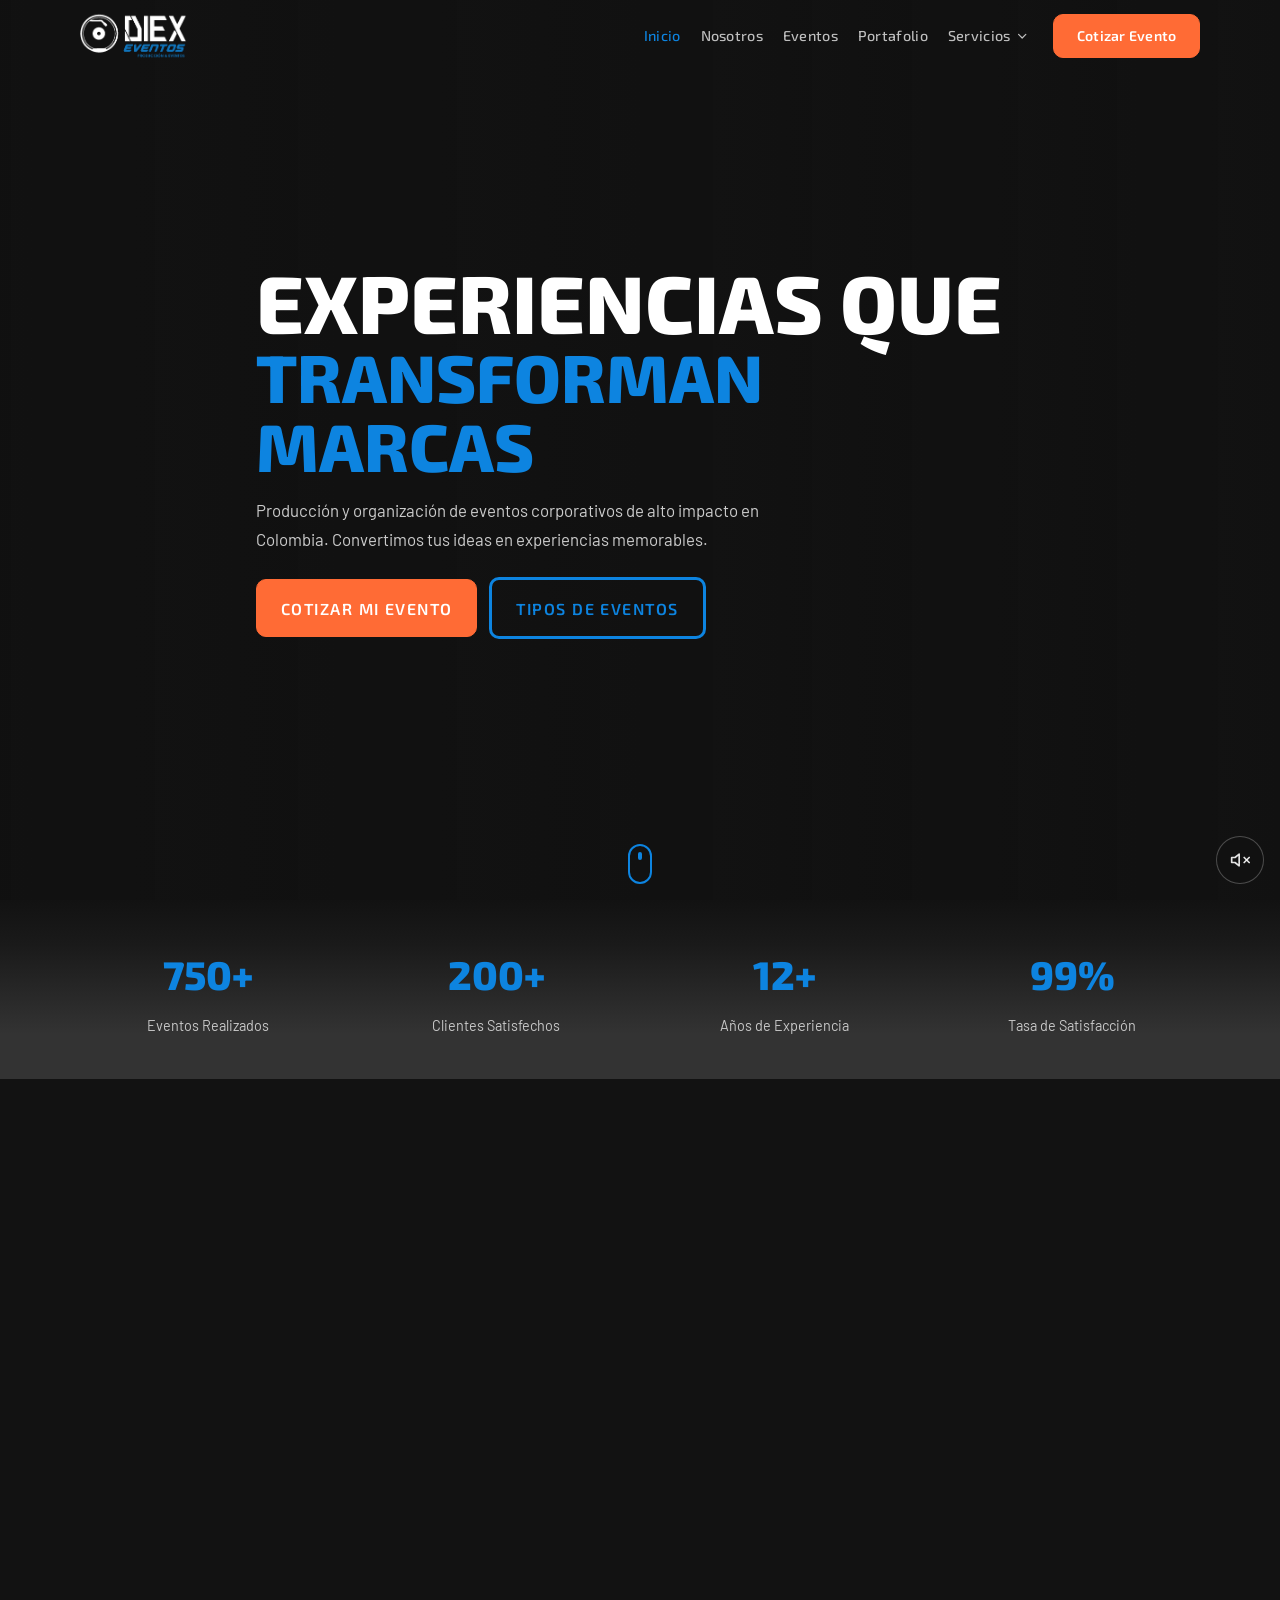
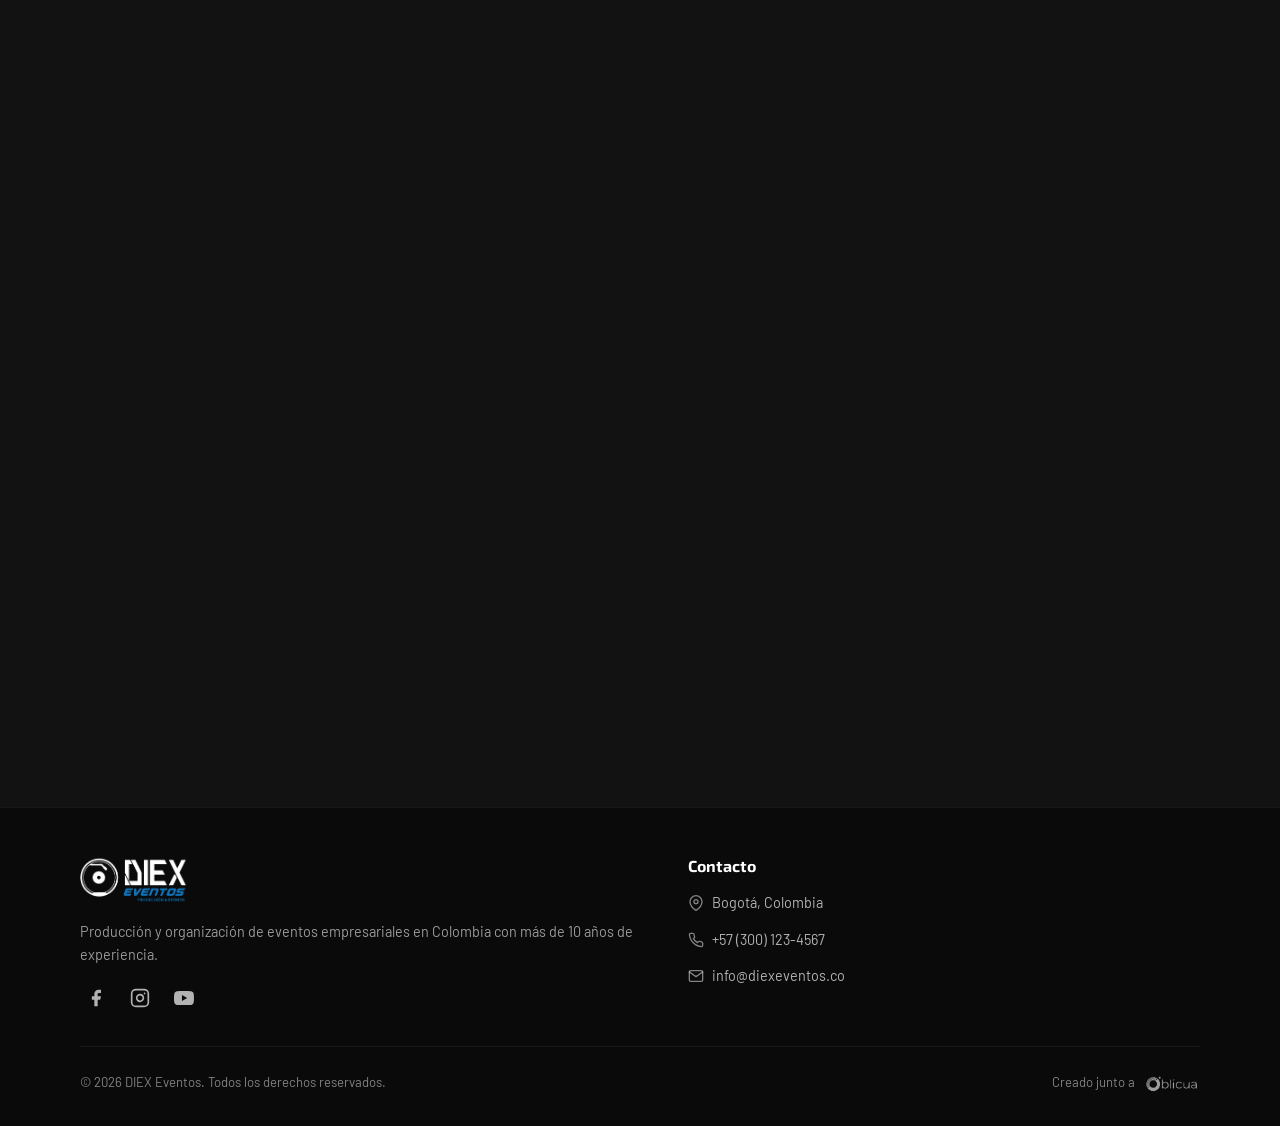
==== commit c40b6c8d: "Cambios en el inicio y en la página de servicios; se agregó una página de detalles de los servicios" ====
--- a/index.html
+++ b/index.html
@@ -316,6 +316,7 @@
 
     <div id="footer-placeholder"></div>
 
+    <script src="js/services.js"></script>
     <script src="js/events-data.js"></script>
     <script src="js/components.js"></script>
     <script src="js/main.js"></script>
--- a/css/style.css
+++ b/css/style.css
@@ -264,12 +264,115 @@
   color: var(--color-primary);
 }
 
+.navbar-dropdown {
+  position: relative;
+  display: flex;
+  align-items: center;
+}
+
+.navbar-link--dropdown {
+  display: inline-flex;
+  align-items: center;
+  gap: 0.28rem;
+}
+
+.navbar-link__caret {
+  width: 0.9rem;
+  height: 0.9rem;
+  transition: transform 0.25s ease;
+}
+
+.navbar-dropdown.is-open .navbar-link__caret,
+.navbar-dropdown:hover .navbar-link__caret {
+  transform: rotate(180deg);
+}
+
+.navbar-dropdown-menu {
+  position: absolute;
+  top: 100%;
+  right: 0;
+  min-width: 18rem;
+  padding-top: 0.7rem;
+  opacity: 0;
+  visibility: hidden;
+  pointer-events: none;
+  transform: translateY(6px);
+  transition:
+    opacity 0.22s ease,
+    transform 0.22s ease,
+    visibility 0.22s ease;
+  z-index: 140;
+}
+
+.navbar-dropdown-menu::before {
+  content: "";
+  position: absolute;
+  top: 0.2rem;
+  left: 0;
+  right: 0;
+  height: 1rem;
+}
+
+.navbar-dropdown-menu::after {
+  content: "";
+  position: absolute;
+  top: 0.7rem;
+  right: 0;
+  width: 100%;
+  min-width: 18rem;
+  background: rgba(10, 10, 10, 0.98);
+  border: 1px solid rgba(250, 250, 250, 0.12);
+  border-radius: 0.8rem;
+  box-shadow: 0 24px 50px rgba(0, 0, 0, 0.35);
+  bottom: 0;
+  z-index: -1;
+}
+
+.navbar-dropdown.is-open .navbar-dropdown-menu,
+.navbar-dropdown:hover .navbar-dropdown-menu,
+.navbar-dropdown:focus-within .navbar-dropdown-menu {
+  opacity: 1;
+  visibility: visible;
+  pointer-events: auto;
+  transform: translateY(0);
+}
+
+.navbar-dropdown-menu__link {
+  display: block;
+  padding: 0.9rem 1rem;
+  color: rgba(250, 250, 250, 0.9);
+  text-decoration: none;
+  font-size: 0.96rem;
+  line-height: 1;
+  transition:
+    background 0.2s ease,
+    color 0.2s ease;
+}
+
+.navbar-dropdown-menu__link:hover,
+.navbar-dropdown-menu__link:focus-visible,
+.navbar-dropdown-menu__link--active {
+  background: rgba(255, 255, 255, 0.1);
+  color: var(--color-molten-orange);
+}
+
+.navbar-dropdown-menu__link--active {
+  font-weight: 600;
+}
+
+.navbar-dropdown-menu__link--all {
+  font-weight: 700;
+  border-bottom: 1px solid rgba(250, 250, 250, 0.08);
+  margin-bottom: 0.25rem;
+}
+
 .navbar-cta {
   display: inline-flex;
   align-items: center;
   justify-content: center;
   padding: 0.55rem 1.4rem;
   background: var(--color-molten-orange);
+  border: 1px solid var(--color-molten-orange);
   color: #fff;
   font-family: var(--font-display);
   font-size: 0.88rem;
@@ -277,15 +380,27 @@
   letter-spacing: 0.02em;
   border-radius: 10px;
   text-decoration: none;
+  box-shadow: none;
+  white-space: nowrap;
   transition:
     background 0.2s ease,
-    transform 0.15s ease;
-  white-space: nowrap;
+    border-color 0.2s ease,
+    transform 0.15s ease,
+    box-shadow 0.2s ease;
 }
 
 .navbar-cta:hover {
-  background: #e8611a;
+  background: var(--color-vivid-tangerine);
+  border-color: var(--color-vivid-tangerine);
   transform: translateY(-1px);
+  box-shadow: 0 10px 25px rgba(255, 107, 53, 0.35);
+}
+
+.navbar-cta:focus-visible {
+  background: var(--color-vivid-tangerine);
+  border-color: var(--color-vivid-tangerine);
+  transform: translateY(-1px);
+  box-shadow: 0 10px 25px rgba(255, 107, 53, 0.35);
 }
 
 /* ---- HAMBURGER BUTTON ---- */
@@ -444,6 +559,10 @@
 }
 
 .navbar-mobile-drawer__link--active {
+  color: var(--color-primary);
+}
+
+.navbar-mobile-submenu__toggle.navbar-mobile-drawer__link--active {
   color: var(--color-primary);
 }
 
@@ -470,6 +589,66 @@
 .navbar-mobile-drawer__cta:hover {
   background: #e8611a;
   transform: translateY(-1px);
+}
+
+.navbar-mobile-submenu {
+  display: flex;
+  flex-direction: column;
+}
+
+.navbar-mobile-submenu__toggle {
+  width: 100%;
+  display: flex;
+  align-items: center;
+  justify-content: space-between;
+  text-align: left;
+  background: transparent;
+  padding-inline: 0;
+}
+
+.navbar-mobile-submenu__caret {
+  transition: transform 0.25s ease;
+}
+
+.navbar-mobile-submenu.is-open .navbar-mobile-submenu__caret {
+  transform: rotate(180deg);
+}
+
+.navbar-mobile-submenu__panel {
+  max-height: 0;
+  overflow: hidden;
+  opacity: 0;
+  transition:
+    max-height 0.3s ease,
+    opacity 0.25s ease;
+}
+
+.navbar-mobile-submenu.is-open .navbar-mobile-submenu__panel {
+  max-height: 32rem;
+  opacity: 1;
+}
+
+.navbar-mobile-submenu__link {
+  display: block;
+  padding: 0.55rem 0.75rem 0.55rem 1rem;
+  color: rgba(250, 250, 250, 0.78);
+  text-decoration: none;
+  font-size: 0.95rem;
+  border-radius: 0.5rem;
+  transition:
+    color 0.2s ease,
+    background 0.2s ease;
+}
+
+.navbar-mobile-submenu__link:hover,
+.navbar-mobile-submenu__link:focus-visible,
+.navbar-mobile-submenu__link--active {
+  background: rgba(255, 255, 255, 0.1);
+  color: var(--color-molten-orange);
+}
+
+.navbar-mobile-submenu__link--active {
+  font-weight: 600;
 }
 
 /* Body scroll lock when drawer is open */
@@ -1120,12 +1299,15 @@
 
 .service-card {
   position: relative;
+  display: block;
   background: #1e1e1e;
   border-radius: var(--radius-xl);
   padding: var(--space-8) var(--space-6);
   border: 1px solid rgba(250, 250, 250, 0.08);
   overflow: hidden;
   cursor: pointer;
+  text-decoration: none;
+  color: inherit;
   transition:
     border-color 0.3s ease,
     transform 0.2s ease,
@@ -1179,6 +1361,64 @@
   z-index: 5;
 }
 
+.service-card__media {
+  position: relative;
+  margin: calc(var(--space-8) * -1) calc(var(--space-6) * -1) var(--space-6);
+  overflow: hidden;
+  min-height: 14rem;
+  background: #111;
+}
+
+.service-card__image {
+  width: 100%;
+  height: 14rem;
+  object-fit: cover;
+  display: block;
+  transition: transform 0.35s ease;
+}
+
+.service-card:focus-visible .service-card__image,
+.service-card:hover .service-card__image {
+  transform: scale(1.06);
+}
+
+.service-card__more {
+  display: inline-flex;
+  align-items: center;
+  gap: var(--space-2);
+  margin-top: var(--space-6);
+  color: var(--color-molten-orange);
+  font-weight: 600;
+  font-size: 0.95rem;
+  opacity: 0;
+  transform: translateY(8px);
+  transition:
+    opacity 0.22s ease,
+    transform 0.22s ease;
+}
+
+.service-card:hover .service-card__title {
+  color: var(--color-molten-orange);
+}
+
+.service-card:hover .service-card__icon-wrap {
+  background: rgba(243, 128, 27, 0.15);
+}
+
+.service-card:hover .service-card__icon svg {
+  color: var(--color-molten-orange);
+}
+
+.service-card:hover .service-card__more svg {
+  transform: translateX(3px);
+}
+
+.service-card:hover .service-card__more,
+.service-card:focus-visible .service-card__more {
+  opacity: 1;
+  transform: translateY(0);
+}
+
 .service-card__icon-wrap {
   width: 3.25rem;
   height: 3.25rem;
@@ -1249,6 +1489,212 @@
 @media (max-width: 768px) {
   .service-card {
     padding: var(--space-6) var(--space-4);
+  }
+}
+
+/* ----------------------------------------------------
+   SERVICIO DETALLE
+---------------------------------------------------- */
+.service-detail-hero {
+  padding-top: var(--space-20);
+  padding-bottom: var(--space-12);
+}
+
+.service-detail-hero__content {
+  max-width: 68rem;
+  text-align: center;
+}
+
+.service-detail-back {
+  display: inline-flex;
+  align-items: center;
+  gap: var(--space-2);
+  margin-bottom: var(--space-8);
+  color: var(--color-molten-orange);
+  font-weight: 600;
+  text-decoration: none;
+  transition:
+    color 0.2s ease,
+    transform 0.2s ease;
+}
+
+.service-detail-back:hover {
+  color: var(--color-vivid-tangerine);
+  transform: translateX(-2px);
+}
+
+.service-detail-title {
+  font-size: clamp(2.4rem, 5vw, 4.2rem);
+  line-height: 1.05;
+  margin-bottom: var(--space-6);
+}
+
+.service-detail-subtext {
+  max-width: 58rem;
+  margin: 0 auto;
+  color: rgba(250, 250, 250, 0.8);
+  font-size: 1.05rem;
+  line-height: 1.7;
+}
+
+.service-detail-image-section {
+  padding-bottom: var(--space-16);
+}
+
+.service-detail-image-wrap {
+  overflow: hidden;
+  border-radius: 1.5rem;
+  background: #181818;
+}
+
+.service-detail-image {
+  width: 100%;
+  min-height: 26rem;
+  max-height: 42rem;
+  object-fit: cover;
+  display: block;
+}
+
+.service-detail-content {
+  padding-block: var(--space-16);
+  background: #323232;
+}
+
+.service-detail-grid {
+  display: grid;
+  gap: var(--space-12);
+}
+
+@media (min-width: 1024px) {
+  .service-detail-grid {
+    grid-template-columns: minmax(0, 0.95fr) minmax(0, 1.05fr);
+    align-items: start;
+  }
+}
+
+.service-detail-section-title {
+  font-size: clamp(2rem, 4vw, 3.4rem);
+  margin-top: var(--space-3);
+  margin-bottom: var(--space-6);
+}
+
+.service-detail-text {
+  color: rgba(250, 250, 250, 0.78);
+  line-height: 1.85;
+  font-size: 1rem;
+  margin-bottom: var(--space-10);
+}
+
+.service-detail-benefits__title {
+  font-size: 1.45rem;
+  margin-bottom: var(--space-5);
+}
+
+.service-detail-benefits__list {
+  list-style: none;
+  display: flex;
+  flex-direction: column;
+  gap: var(--space-4);
+  padding: 0;
+  margin: 0;
+}
+
+.service-detail-benefits__item {
+  display: flex;
+  align-items: center;
+  gap: var(--space-3);
+  color: rgba(250, 250, 250, 0.88);
+}
+
+.service-detail-benefits__icon {
+  width: 1.5rem;
+  height: 1.5rem;
+  border-radius: 999px;
+  background: var(--color-molten-orange);
+  color: #fff;
+  display: inline-flex;
+  align-items: center;
+  justify-content: center;
+  flex-shrink: 0;
+}
+
+.service-detail-features__grid {
+  display: grid;
+  grid-template-columns: repeat(1, minmax(0, 1fr));
+  gap: var(--space-4);
+}
+
+@media (min-width: 768px) {
+  .service-detail-features__grid {
+    grid-template-columns: repeat(2, minmax(0, 1fr));
+  }
+}
+
+.service-feature-card {
+  min-height: 6rem;
+  background: #090909;
+  border-radius: 1rem;
+  padding: var(--space-4);
+  border: 1px solid rgba(250, 250, 250, 0.04);
+}
+
+.service-feature-card:hover {
+  border-color: rgba(243, 128, 27, 0.4);
+}
+
+.service-feature-card__dot {
+  width: 0.5rem;
+  height: 0.5rem;
+  border-radius: 999px;
+  background: var(--color-molten-orange);
+  display: inline-block;
+  margin-bottom: var(--space-3);
+}
+
+.service-feature-card p {
+  color: rgba(250, 250, 250, 0.92);
+  font-size: 0.96rem;
+  line-height: 1.55;
+  margin: 0;
+}
+
+.service-related {
+  background: #050505;
+}
+
+.service-detail-cta {
+  background: linear-gradient(180deg, #1476cf 0%, #1877c9 100%);
+}
+
+.service-detail-cta .section-heading,
+.service-detail-cta .section-subtext {
+  color: #fff;
+}
+
+@media (max-width: 768px) {
+  .service-detail-hero {
+    padding-top: var(--space-16);
+    padding-bottom: var(--space-10);
+  }
+
+  .service-detail-title {
+    font-size: clamp(2rem, 9vw, 3rem);
+  }
+
+  .service-detail-subtext {
+    font-size: 1rem;
+  }
+
+  .service-detail-image {
+    min-height: 16rem;
+  }
+
+  .service-detail-content {
+    padding-block: var(--space-12);
+  }
+
+  .service-feature-card {
+    min-height: auto;
   }
 }
 
@@ -2255,23 +2701,30 @@
   transition:
     background 0.2s ease,
     border-color 0.2s ease,
-    color 0.2s ease;
+    color 0.2s ease,
+    transform 0.2s ease,
+    box-shadow 0.2s ease;
 }
 
 .filter-btn:hover {
   color: var(--color-molten-orange);
   border-color: rgba(255, 107, 53, 0.4);
+  transform: translateY(-1px);
 }
 
 .filter-btn.is-active {
   background: var(--color-molten-orange);
   border-color: var(--color-molten-orange);
   color: #fff;
+  box-shadow: none;
 }
 
 .filter-btn.is-active:hover {
   color: #fff;
-  border-color: var(--color-molten-orange);
+  background: var(--color-vivid-tangerine);
+  border-color: var(--color-vivid-tangerine);
+  transform: translateY(-1px);
+  box-shadow: 0 10px 25px rgba(255, 107, 53, 0.35);
 }
 
 /* Dropdown móvil */
